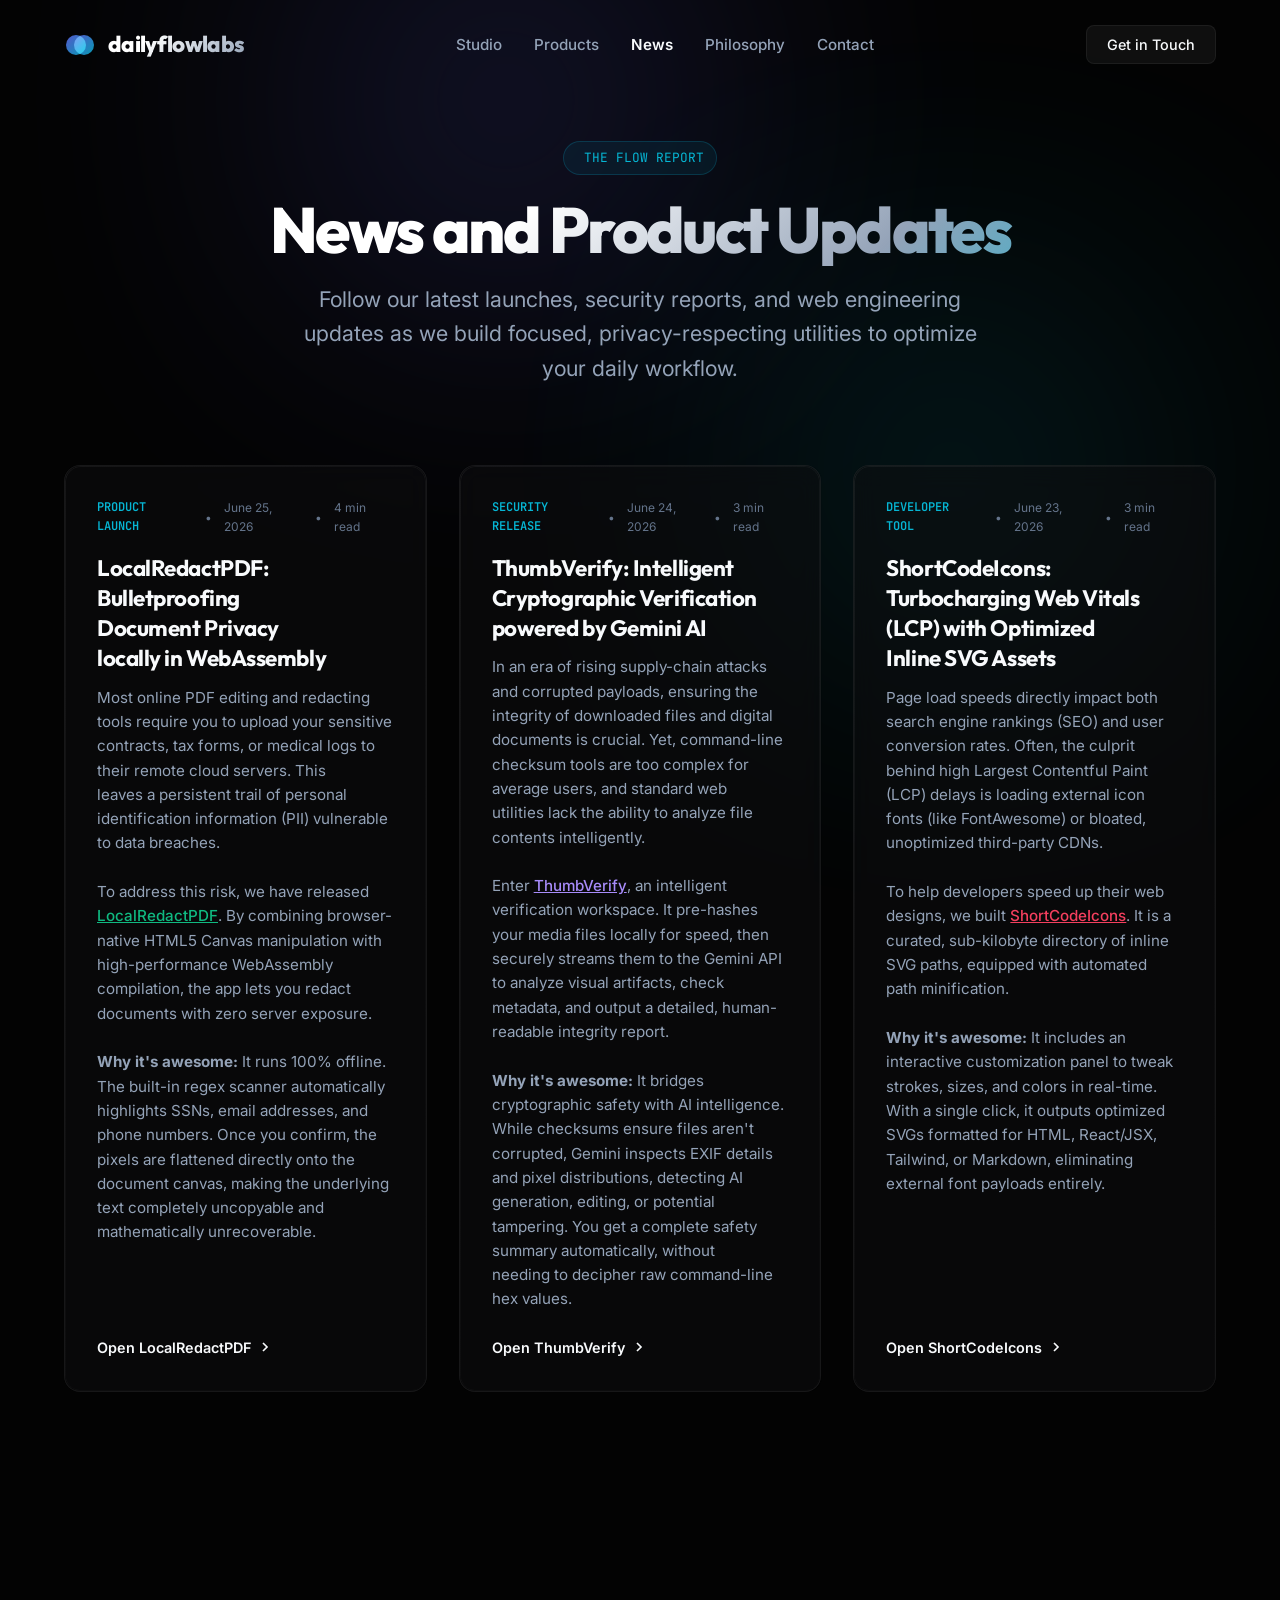
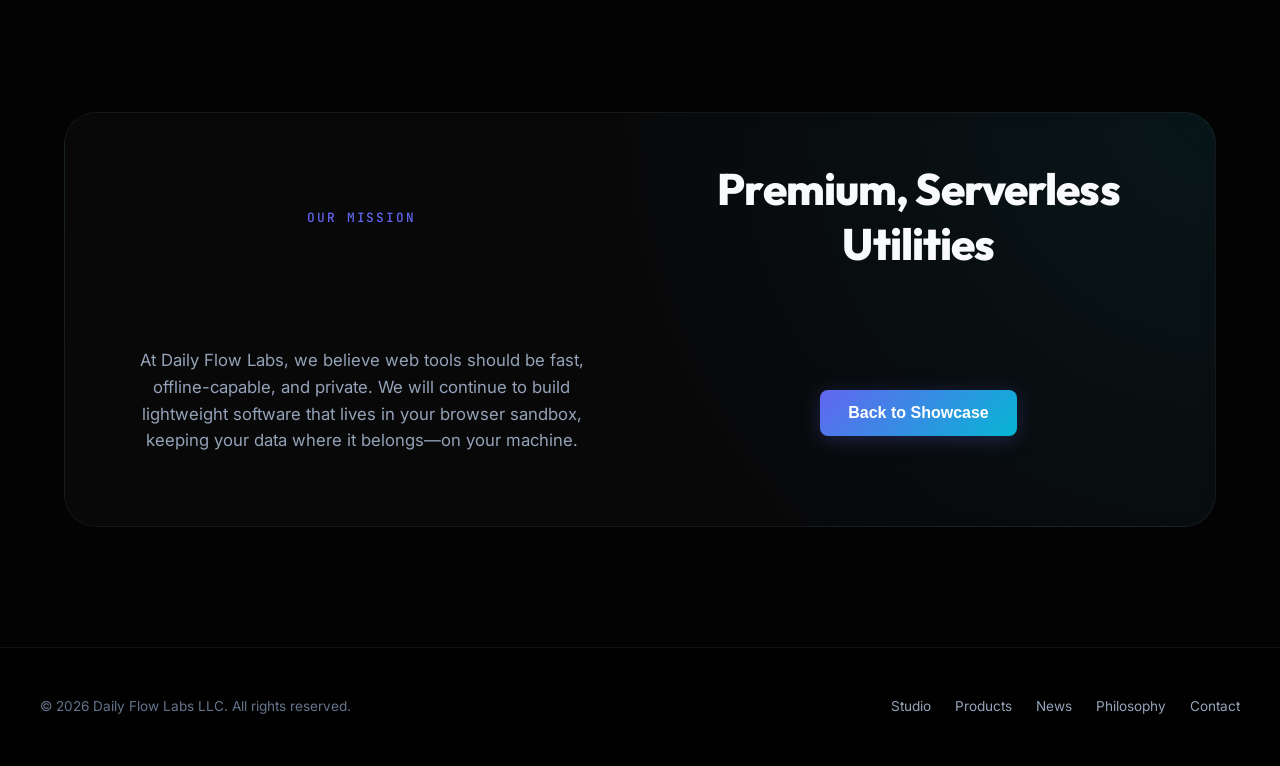
==== news.html @ 5fb2f98e "Add branding assets, favicons, OG cover, logo.png, and add Blueprint Converter & of the world produc" ====
<!DOCTYPE html>
<html lang="en">
<head>
  <!-- Google tag (gtag.js) -->
  <script async src="https://www.googletagmanager.com/gtag/js?id=G-Y9NVESWLRV"></script>
  <script>
    window.dataLayer = window.dataLayer || [];
    function gtag(){dataLayer.push(arguments);}
    gtag('js', new Date());

    gtag('config', 'G-Y9NVESWLRV');
  </script>

  <meta charset="UTF-8">
  <meta name="viewport" content="width=device-width, initial-scale=1.0">
  
  <!-- SEO Meta Tags -->
  <title>News & Updates | Daily Flow Labs LLC</title>
  <meta name="description" content="Read the latest product announcements, engineering updates, and privacy reports from Daily Flow Labs LLC. Learn about ThumbVerify, LocalRedactPDF, and ShortCodeIcons.">
  <meta name="keywords" content="Daily Flow Labs, news, updates, software blog, ThumbVerify, LocalRedactPDF, ShortCodeIcons, privacy-first software, local-first apps">
  <meta name="author" content="Daily Flow Labs LLC">
  <meta name="robots" content="index, follow">
  
  <!-- OpenGraph / Facebook -->
  <meta property="og:type" content="website">
  <meta property="og:url" content="https://dailyflowlabs.com/news.html">
  <meta property="og:title" content="News & Updates | Daily Flow Labs LLC">
  <meta property="og:description" content="Stay updated with our latest local-first utility apps, WebAssembly releases, and offline-capable software updates.">
  <meta property="og:image" content="https://dailyflowlabs.com/assets/og-cover.png">

  <!-- Twitter -->
  <meta property="twitter:card" content="summary_large_image">
  <meta property="twitter:url" content="https://dailyflowlabs.com/news.html">
  <meta property="twitter:title" content="News & Updates | Daily Flow Labs LLC">
  <meta property="twitter:description" content="Stay updated with our latest local-first utility apps, WebAssembly releases, and offline-capable software updates.">
  <meta property="twitter:image" content="https://dailyflowlabs.com/assets/og-cover.png">

  <!-- Favicons & Manifest -->
  <link rel="icon" type="image/x-icon" href="/favicon.ico">
  <link rel="icon" type="image/svg+xml" href="/assets/favicon.svg">
  <link rel="icon" type="image/png" sizes="32x32" href="/assets/favicon-32x32.png">
  <link rel="icon" type="image/png" sizes="16x16" href="/assets/favicon-16x16.png">
  <link rel="apple-touch-icon" sizes="180x180" href="/assets/apple-touch-icon.png">
  <link rel="manifest" href="/site.webmanifest">

  <!-- Style Sheets -->
  <link rel="stylesheet" href="index.css">
  
  <!-- Scripts -->
  <script src="app.js" defer></script>

  <!-- Structured Data JSON-LD for Articles & Blog -->
  <script type="application/ld+json">
  {
    "@context": "https://schema.org",
    "@type": "Blog",
    "name": "The Flow Report",
    "description": "Latest announcements and product releases from Daily Flow Labs.",
    "url": "https://dailyflowlabs.com/news.html",
    "publisher": {
      "@type": "Organization",
      "name": "Daily Flow Labs LLC",
      "logo": {
        "@type": "ImageObject",
        "url": "https://dailyflowlabs.com/assets/og-cover.png"
      }
    },
    "blogPost": [
      {
        "@type": "BlogPosting",
        "headline": "LocalRedactPDF: Bulletproofing Document Privacy locally in WebAssembly",
        "datePublished": "2026-06-25",
        "author": {
          "@type": "Organization",
          "name": "Daily Flow Labs LLC"
        },
        "description": "We are proud to announce the release of LocalRedactPDF, a 100% offline document redact tool built using WebAssembly that scrubs sensitive details entirely in your browser canvas.",
        "url": "https://dailyflowlabs.com/news.html#localredactpdf"
      },
      {
        "@type": "BlogPosting",
        "headline": "ThumbVerify: Intelligent Cryptographic Verification powered by Gemini AI",
        "datePublished": "2026-06-24",
        "author": {
          "@type": "Organization",
          "name": "Daily Flow Labs LLC"
        },
        "description": "Ensure media and document integrity with ThumbVerify, a verification utility that pre-hashes files locally and streams them securely to Gemini AI to generate human-readable reports.",
        "url": "https://dailyflowlabs.com/news.html#thumbverify"
      },
      {
        "@type": "BlogPosting",
        "headline": "ShortCodeIcons: Turbocharging Web Vitals (LCP) with Optimized Inline SVG Assets",
        "datePublished": "2026-06-23",
        "author": {
          "@type": "Organization",
          "name": "Daily Flow Labs LLC"
        },
        "description": "Improve your Largest Contentful Paint (LCP) scores by switching to ShortCodeIcons, our new directory of optimized SVGs with custom stroke editors and instant React/HTML code copies.",
        "url": "https://dailyflowlabs.com/news.html#shortcodeicons"
      }
    ]
  }
  </script>
</head>
<body>

  <!-- Background Orbs -->
  <div class="orb orb-primary"></div>
  <div class="orb orb-secondary"></div>

  <!-- Header -->
  <header>
    <div class="header-container">
      <a href="index.html#home" class="logo-wrapper" id="logo-link">
        <div class="logo-symbol"></div>
        <span class="logo-text">dailyflowlabs</span>
      </a>
      <nav>
        <ul class="nav-menu">
          <li><a href="index.html#about" class="nav-link">Studio</a></li>
          <li><a href="index.html#products" class="nav-link">Products</a></li>
          <li><a href="news.html" class="nav-link" style="color: var(--text-primary); font-weight: 600;">News</a></li>
          <li><a href="index.html#philosophy" class="nav-link">Philosophy</a></li>
          <li><a href="index.html#contact" class="nav-link">Contact</a></li>
        </ul>
      </nav>
      <a href="index.html#contact">
        <button class="btn-contact">Get in Touch</button>
      </a>
    </div>
  </header>

  <main>
    <!-- News Hero Section -->
    <section class="news-hero">
      <div class="news-hero-content">
        <div class="news-hero-badge">
          <span></span> The Flow Report
        </div>
        <h1 class="hero-title text-gradient" style="margin-bottom: 16px;">News and Product Updates</h1>
        <p class="hero-subtitle" style="max-width: 700px; margin: 0 auto;">
          Follow our latest launches, security reports, and web engineering updates as we build focused, privacy-respecting utilities to optimize your daily workflow.
        </p>
      </div>
    </section>

    <!-- Articles Grid Section -->
    <section class="section container" style="padding-top: 20px;">
      <div class="news-grid">
        
        <!-- ARTICLE 1: LocalRedactPDF -->
        <article class="news-card native-reveal reveal" id="localredactpdf">
          <div class="news-card-meta">
            <span class="news-card-category">Product Launch</span>
            <span>&bull;</span>
            <time datetime="2026-06-25">June 25, 2026</time>
            <span>&bull;</span>
            <span>4 min read</span>
          </div>
          <h2 class="news-card-title">LocalRedactPDF: Bulletproofing Document Privacy locally in WebAssembly</h2>
          <p class="news-card-summary">
            Most online PDF editing and redacting tools require you to upload your sensitive contracts, tax forms, or medical logs to their remote cloud servers. This leaves a persistent trail of personal identification information (PII) vulnerable to data breaches. 
            <br><br>
            To address this risk, we have released <a href="https://localredactpdf.com" target="_blank" rel="noopener noreferrer" style="color: var(--accent-redact); font-weight: 500; text-decoration: underline;">LocalRedactPDF</a>. By combining browser-native HTML5 Canvas manipulation with high-performance WebAssembly compilation, the app lets you redact documents with zero server exposure.
            <br><br>
            <strong>Why it's awesome:</strong> It runs 100% offline. The built-in regex scanner automatically highlights SSNs, email addresses, and phone numbers. Once you confirm, the pixels are flattened directly onto the document canvas, making the underlying text completely uncopyable and mathematically unrecoverable.
          </p>
          <a href="https://localredactpdf.com" target="_blank" rel="noopener noreferrer" class="news-card-link">
            Open LocalRedactPDF
            <svg width="16" height="16" viewBox="0 0 24 24" fill="none" stroke="currentColor" stroke-width="2.5"><polyline points="9 18 15 12 9 6"/></svg>
          </a>
        </article>

        <!-- ARTICLE 2: ThumbVerify -->
        <article class="news-card native-reveal reveal" id="thumbverify">
          <div class="news-card-meta">
            <span class="news-card-category">Security Release</span>
            <span>&bull;</span>
            <time datetime="2026-06-24">June 24, 2026</time>
            <span>&bull;</span>
            <span>3 min read</span>
          </div>
          <h2 class="news-card-title">ThumbVerify: Intelligent Cryptographic Verification powered by Gemini AI</h2>
          <p class="news-card-summary">
            In an era of rising supply-chain attacks and corrupted payloads, ensuring the integrity of downloaded files and digital documents is crucial. Yet, command-line checksum tools are too complex for average users, and standard web utilities lack the ability to analyze file contents intelligently.
            <br><br>
            Enter <a href="https://thumbverify.com" target="_blank" rel="noopener noreferrer" style="color: var(--accent-thumbverify); font-weight: 500; text-decoration: underline;">ThumbVerify</a>, an intelligent verification workspace. It pre-hashes your media files locally for speed, then securely streams them to the Gemini API to analyze visual artifacts, check metadata, and output a detailed, human-readable integrity report.
            <br><br>
            <strong>Why it's awesome:</strong> It bridges cryptographic safety with AI intelligence. While checksums ensure files aren't corrupted, Gemini inspects EXIF details and pixel distributions, detecting AI generation, editing, or potential tampering. You get a complete safety summary automatically, without needing to decipher raw command-line hex values.
          </p>
          <a href="https://thumbverify.com" target="_blank" rel="noopener noreferrer" class="news-card-link">
            Open ThumbVerify
            <svg width="16" height="16" viewBox="0 0 24 24" fill="none" stroke="currentColor" stroke-width="2.5"><polyline points="9 18 15 12 9 6"/></svg>
          </a>
        </article>

        <!-- ARTICLE 3: ShortCodeIcons -->
        <article class="news-card native-reveal reveal" id="shortcodeicons">
          <div class="news-card-meta">
            <span class="news-card-category">Developer Tool</span>
            <span>&bull;</span>
            <time datetime="2026-06-23">June 23, 2026</time>
            <span>&bull;</span>
            <span>3 min read</span>
          </div>
          <h2 class="news-card-title">ShortCodeIcons: Turbocharging Web Vitals (LCP) with Optimized Inline SVG Assets</h2>
          <p class="news-card-summary">
            Page load speeds directly impact both search engine rankings (SEO) and user conversion rates. Often, the culprit behind high Largest Contentful Paint (LCP) delays is loading external icon fonts (like FontAwesome) or bloated, unoptimized third-party CDNs.
            <br><br>
            To help developers speed up their web designs, we built <a href="https://shortcodeicons.com" target="_blank" rel="noopener noreferrer" style="color: var(--accent-icons); font-weight: 500; text-decoration: underline;">ShortCodeIcons</a>. It is a curated, sub-kilobyte directory of inline SVG paths, equipped with automated path minification.
            <br><br>
            <strong>Why it's awesome:</strong> It includes an interactive customization panel to tweak strokes, sizes, and colors in real-time. With a single click, it outputs optimized SVGs formatted for HTML, React/JSX, Tailwind, or Markdown, eliminating external font payloads entirely.
          </p>
          <a href="https://shortcodeicons.com" target="_blank" rel="noopener noreferrer" class="news-card-link">
            Open ShortCodeIcons
            <svg width="16" height="16" viewBox="0 0 24 24" fill="none" stroke="currentColor" stroke-width="2.5"><polyline points="9 18 15 12 9 6"/></svg>
          </a>
        </article>

      </div>
    </section>

    <!-- News CTA Section -->
    <section class="section container native-reveal reveal" style="padding-bottom: 120px;">
      <div class="philosophy-card" style="padding: 48px; background: radial-gradient(circle at top right, rgba(6, 182, 212, 0.08), transparent 50%), var(--bg-card); text-align: center;">
        <span class="section-tag" style="margin: 0 auto 12px; display: table;">Our Mission</span>
        <h2 class="section-title" style="margin-bottom: 16px;">Premium, Serverless Utilities</h2>
        <p style="max-width: 600px; margin: 0 auto 24px; line-height: 1.6;">
          At Daily Flow Labs, we believe web tools should be fast, offline-capable, and private. We will continue to build lightweight software that lives in your browser sandbox, keeping your data where it belongs—on your machine.
        </p>
        <a href="index.html#products">
          <button class="btn-primary">Back to Showcase</button>
        </a>
      </div>
    </section>
  </main>

  <!-- Footer -->
  <footer>
    <div class="footer-container">
      <div class="footer-copy">
        &copy; 2026 Daily Flow Labs LLC. All rights reserved.
      </div>
      <ul class="footer-links">
        <li><a href="index.html#about">Studio</a></li>
        <li><a href="index.html#products">Products</a></li>
        <li><a href="news.html">News</a></li>
        <li><a href="index.html#philosophy">Philosophy</a></li>
        <li><a href="index.html#contact">Contact</a></li>
      </ul>
    </div>
  </footer>

</body>
</html>
---- index.css ----
@import url('https://fonts.googleapis.com/css2?family=Inter:wght@300;400;500;600&family=Outfit:wght@300;400;500;600;700;800&family=JetBrains+Mono:wght@400;500&display=swap');

/* --- Modern Design System Custom Properties --- */
:root {
  --font-sans: 'Inter', system-ui, -apple-system, BlinkMacSystemFont, 'Segoe UI', Roboto, sans-serif;
  --font-display: 'Outfit', var(--font-sans);
  --font-mono: 'JetBrains Mono', monospace;

  /* Obsidian dark-themed base colors */
  --bg-base: #030303;
  --bg-surface: #0a0a0c;
  --bg-card: rgba(14, 14, 17, 0.5);
  --bg-card-hover: rgba(20, 20, 25, 0.65);
  
  --border-color: rgba(255, 255, 255, 0.06);
  --border-color-hover: rgba(255, 255, 255, 0.15);
  
  --text-primary: #f8fafc;
  --text-secondary: #94a3b8;
  --text-muted: #64748b;
  
  /* Brand Glow Accents */
  --accent-indigo: #6366f1;
  --accent-cyan: #06b6d4;
  --accent-indigo-glow: rgba(99, 102, 241, 0.15);
  --accent-cyan-glow: rgba(6, 182, 212, 0.15);
  
  /* Product Accents */
  --accent-domus: #f59e0b; /* Amber Gold */
  --accent-domus-glow: rgba(245, 158, 11, 0.12);
  --accent-iron: #0ea5e9; /* Sky Blue */
  --accent-iron-glow: rgba(14, 165, 233, 0.12);
  
  --accent-thumbverify: #a78bfa; /* Violet Purple */
  --accent-thumbverify-glow: rgba(167, 139, 250, 0.12);
  --accent-redact: #10b981; /* Emerald Green */
  --accent-redact-glow: rgba(16, 185, 129, 0.12);
  --accent-icons: #f43f5e; /* Rose Pink */
  --accent-icons-glow: rgba(244, 63, 94, 0.12);
  
  --accent-blueprint: #38bdf8; /* Technical Cyan */
  --accent-blueprint-glow: rgba(56, 189, 248, 0.12);
  --accent-world: #ff2a5f; /* Crimson Red */
  --accent-world-glow: rgba(255, 42, 95, 0.12);

  --radius-sm: 8px;
  --radius-md: 16px;
  --radius-lg: 24px;
  --radius-xl: 32px;
  
  --transition-smooth: all 0.4s cubic-bezier(0.16, 1, 0.3, 1);
  --transition-fast: all 0.2s ease;
  
  --container-width: 1200px;
}

/* --- Base & Reset Styles --- */
*, *::before, *::after {
  box-sizing: border-box;
  margin: 0;
  padding: 0;
}

html {
  scroll-behavior: smooth;
  background-color: var(--bg-base);
  color: var(--text-primary);
  font-family: var(--font-sans);
  -webkit-font-smoothing: antialiased;
  -moz-osx-font-smoothing: grayscale;
}

body {
  overflow-x: hidden;
  line-height: 1.6;
}

/* Custom Scrollbar */
::-webkit-scrollbar {
  width: 8px;
}
::-webkit-scrollbar-track {
  background: var(--bg-base);
}
::-webkit-scrollbar-thumb {
  background: rgba(255, 255, 255, 0.1);
  border-radius: 4px;
}
::-webkit-scrollbar-thumb:hover {
  background: rgba(255, 255, 255, 0.2);
}

/* Typography Utility */
h1, h2, h3, h4 {
  font-family: var(--font-display);
  font-weight: 700;
  letter-spacing: -0.02em;
  color: var(--text-primary);
  line-height: 1.25;
}

p {
  color: var(--text-secondary);
  font-size: 1.05rem;
}

a {
  color: inherit;
  text-decoration: none;
  transition: var(--transition-fast);
}

/* Focus states for accessibility */
a:focus-visible, button:focus-visible, input:focus-visible, textarea:focus-visible {
  outline: 2px solid var(--accent-cyan);
  outline-offset: 4px;
}

/* --- Layout Components --- */
.section {
  padding: 120px 24px;
  position: relative;
}

.container {
  max-width: var(--container-width);
  margin: 0 auto;
  position: relative;
  z-index: 2;
}

/* Floating background glow elements */
.orb {
  position: absolute;
  border-radius: 50%;
  filter: blur(140px);
  z-index: 1;
  pointer-events: none;
  opacity: 0.45;
}

.orb-primary {
  width: 500px;
  height: 500px;
  background: radial-gradient(circle, var(--accent-indigo) 0%, transparent 70%);
  top: -150px;
  left: 20%;
  animation: float-slow 20s infinite alternate ease-in-out;
}

.orb-secondary {
  width: 400px;
  height: 400px;
  background: radial-gradient(circle, var(--accent-cyan) 0%, transparent 70%);
  top: 30%;
  right: 10%;
  animation: float-slow 25s infinite alternate-reverse ease-in-out;
}

@keyframes float-slow {
  0% { transform: translate(0, 0) scale(1); }
  50% { transform: translate(30px, -40px) scale(1.1); }
  100% { transform: translate(-20px, 20px) scale(0.9); }
}

/* --- Header Section (with Scroll-driven Animation) --- */
header {
  position: fixed;
  top: 0;
  left: 0;
  right: 0;
  height: 90px;
  z-index: 100;
  display: flex;
  align-items: center;
  border-bottom: 1px solid transparent;
  transition: var(--transition-smooth);
  backdrop-filter: blur(0px);
  -webkit-backdrop-filter: blur(0px);
  background: transparent;
}

.header-container {
  width: 100%;
  max-width: var(--container-width);
  margin: 0 auto;
  padding: 0 24px;
  display: flex;
  justify-content: space-between;
  align-items: center;
}

.logo-wrapper {
  display: flex;
  align-items: center;
  gap: 12px;
}

.logo-symbol {
  width: 32px;
  height: 32px;
  display: grid;
  place-items: center;
  position: relative;
}

.logo-symbol::before, .logo-symbol::after {
  content: '';
  position: absolute;
  border-radius: 50%;
  background: linear-gradient(135deg, var(--accent-indigo), var(--accent-cyan));
}

.logo-symbol::before {
  width: 20px;
  height: 20px;
  left: 2px;
  top: 6px;
  mix-blend-mode: screen;
  opacity: 0.85;
}

.logo-symbol::after {
  width: 20px;
  height: 20px;
  right: 2px;
  bottom: 6px;
  mix-blend-mode: screen;
  opacity: 0.85;
}

.logo-text {
  font-family: var(--font-display);
  font-weight: 800;
  font-size: 1.4rem;
  letter-spacing: -0.03em;
  background: linear-gradient(135deg, #ffffff 30%, var(--text-secondary) 100%);
  -webkit-background-clip: text;
  background-clip: text;
  -webkit-text-fill-color: transparent;
}

.nav-menu {
  display: flex;
  gap: 32px;
  list-style: none;
  align-items: center;
}

.nav-link {
  font-size: 0.95rem;
  font-weight: 500;
  color: var(--text-secondary);
  position: relative;
  padding: 8px 0;
}

.nav-link:hover {
  color: var(--text-primary);
}

.nav-link::after {
  content: '';
  position: absolute;
  bottom: 0;
  left: 0;
  width: 0;
  height: 1.5px;
  background: linear-gradient(90deg, var(--accent-indigo), var(--accent-cyan));
  transition: var(--transition-fast);
}

.nav-link:hover::after {
  width: 100%;
}

.btn-contact {
  padding: 10px 20px;
  border-radius: var(--radius-sm);
  background: rgba(255, 255, 255, 0.05);
  border: 1px solid var(--border-color);
  color: var(--text-primary);
  font-family: var(--font-sans);
  font-weight: 500;
  font-size: 0.9rem;
  cursor: pointer;
  transition: var(--transition-fast);
}

.btn-contact:hover {
  background: rgba(255, 255, 255, 0.1);
  border-color: rgba(255, 255, 255, 0.2);
  transform: translateY(-1px);
}

/* NATIVE SCROLL-DRIVEN ANIMATION FOR HEADER */
@supports ((animation-timeline: scroll()) and (animation-range: 0% 100%)) {
  @keyframes shrink-header {
    to {
      height: 64px;
      background: rgba(3, 3, 3, 0.75);
      backdrop-filter: blur(16px);
      -webkit-backdrop-filter: blur(16px);
      border-bottom: 1px solid rgba(255, 255, 255, 0.08);
    }
  }

  header {
    animation: shrink-header auto linear both;
    animation-timeline: scroll(block root);
    animation-range: 0px 100px;
  }
}

/* --- Hero Section --- */
.hero {
  min-height: 95vh;
  display: flex;
  align-items: center;
  justify-content: center;
  position: relative;
  padding-top: 140px;
  text-align: center;
}

.hero-content {
  max-width: 800px;
  margin: 0 auto;
}

.hero-badge {
  display: inline-flex;
  align-items: center;
  gap: 8px;
  padding: 6px 14px;
  border-radius: 99px;
  background: rgba(255, 255, 255, 0.03);
  border: 1px solid rgba(255, 255, 255, 0.08);
  font-family: var(--font-mono);
  font-size: 0.75rem;
  text-transform: uppercase;
  letter-spacing: 0.08em;
  color: var(--accent-cyan);
  margin-bottom: 32px;
}

.hero-badge span {
  width: 6px;
  height: 6px;
  background: var(--accent-cyan);
  border-radius: 50%;
  display: inline-block;
  box-shadow: 0 0 8px var(--accent-cyan);
}

.hero-title {
  font-size: clamp(2.5rem, 5vw, 4.5rem);
  font-weight: 800;
  line-height: 1.1;
  letter-spacing: -0.04em;
  margin-bottom: 24px;
}

.text-gradient {
  background: linear-gradient(135deg, #ffffff 40%, var(--text-secondary) 70%, var(--accent-cyan) 100%);
  -webkit-background-clip: text;
  background-clip: text;
  -webkit-text-fill-color: transparent;
}

.hero-subtitle {
  font-size: clamp(1.1rem, 2vw, 1.35rem);
  max-width: 620px;
  margin: 0 auto 40px;
  color: var(--text-secondary);
}

.hero-actions {
  display: flex;
  gap: 16px;
  justify-content: center;
  flex-wrap: wrap;
}

.btn-primary {
  padding: 14px 28px;
  border-radius: var(--radius-sm);
  background: linear-gradient(135deg, var(--accent-indigo), var(--accent-cyan));
  color: #ffffff;
  font-weight: 600;
  font-size: 1rem;
  border: none;
  cursor: pointer;
  transition: var(--transition-smooth);
  box-shadow: 0 4px 20px rgba(99, 102, 241, 0.25);
}

.btn-primary:hover {
  transform: translateY(-2px);
  box-shadow: 0 6px 24px rgba(6, 182, 212, 0.4);
}

.btn-secondary {
  padding: 14px 28px;
  border-radius: var(--radius-sm);
  background: rgba(255, 255, 255, 0.03);
  border: 1px solid var(--border-color);
  color: var(--text-primary);
  font-weight: 600;
  font-size: 1rem;
  cursor: pointer;
  transition: var(--transition-fast);
}

.btn-secondary:hover {
  background: rgba(255, 255, 255, 0.08);
  border-color: rgba(255, 255, 255, 0.15);
  transform: translateY(-1px);
}


/* --- Section Titles --- */
.section-header {
  text-align: center;
  max-width: 600px;
  margin: 0 auto 70px;
}

.section-tag {
  font-family: var(--font-mono);
  font-size: 0.8rem;
  font-weight: 500;
  text-transform: uppercase;
  letter-spacing: 0.15em;
  color: var(--accent-indigo);
  margin-bottom: 12px;
  display: block;
}

.section-title {
  font-size: clamp(2rem, 3.5vw, 2.75rem);
  font-weight: 800;
  margin-bottom: 16px;
}

.section-description {
  color: var(--text-secondary);
  font-size: 1.1rem;
}

/* --- About Section --- */
.about-grid {
  display: grid;
  grid-template-columns: 1fr 1fr;
  gap: 60px;
  align-items: center;
}

.about-features {
  display: grid;
  gap: 24px;
}

.about-feature {
  display: flex;
  gap: 16px;
}

.about-feature-icon {
  width: 48px;
  height: 48px;
  border-radius: 12px;
  background: rgba(99, 102, 241, 0.1);
  border: 1px solid rgba(99, 102, 241, 0.2);
  display: grid;
  place-items: center;
  color: var(--accent-indigo);
  flex-shrink: 0;
}

.about-feature-title {
  font-size: 1.15rem;
  font-weight: 600;
  margin-bottom: 4px;
}

.about-feature-desc {
  font-size: 0.95rem;
}

/* Visual bubble diagram for about section */
.about-visual {
  background: var(--bg-card);
  border: 1px solid var(--border-color);
  border-radius: var(--radius-lg);
  padding: 32px;
  position: relative;
  overflow: hidden;
  backdrop-filter: blur(12px);
  -webkit-backdrop-filter: blur(12px);
  min-height: 380px;
  display: flex;
  flex-direction: column;
  justify-content: center;
  align-items: center;
}

.about-visual::before {
  content: '';
  position: absolute;
  width: 250px;
  height: 250px;
  background: var(--accent-indigo-glow);
  filter: blur(80px);
  top: -50px;
  right: -50px;
  pointer-events: none;
}

.about-visual-container {
  position: relative;
  width: 100%;
  max-width: 320px;
  height: 260px;
  display: flex;
  justify-content: center;
  align-items: center;
}

.about-bubble {
  position: absolute;
  width: 160px;
  height: 160px;
  border-radius: 24px;
  padding: 20px;
  display: flex;
  flex-direction: column;
  justify-content: space-between;
  text-align: left;
  box-shadow: 0 10px 30px rgba(0,0,0,0.5);
  transition: var(--transition-smooth);
}

.about-bubble-domus {
  left: 0;
  top: 20px;
  background: rgba(245, 158, 11, 0.03);
  border: 1.5px solid rgba(245, 158, 11, 0.15);
  transform: rotate(-4deg);
}

.about-bubble-domus:hover {
  transform: rotate(-4deg) translateY(-8px);
  border-color: var(--accent-domus);
  box-shadow: 0 15px 35px rgba(245, 158, 11, 0.15);
}

.about-bubble-iron {
  right: 0;
  bottom: 20px;
  background: rgba(14, 165, 233, 0.03);
  border: 1.5px solid rgba(14, 165, 233, 0.15);
  transform: rotate(4deg);
}

.about-bubble-iron:hover {
  transform: rotate(4deg) translateY(-8px);
  border-color: var(--accent-iron);
  box-shadow: 0 15px 35px rgba(14, 165, 233, 0.15);
}

/* --- Products Showcase Grid --- */
.products-grid {
  display: grid;
  grid-template-columns: 1fr 1fr;
  gap: 40px;
}

.product-card {
  background: var(--bg-card);
  border: 1px solid var(--border-color);
  border-radius: var(--radius-lg);
  padding: 48px;
  position: relative;
  overflow: hidden;
  display: flex;
  flex-direction: column;
  transition: var(--transition-smooth);
  backdrop-filter: blur(12px);
  -webkit-backdrop-filter: blur(12px);
}

.product-card::before {
  content: '';
  position: absolute;
  inset: 0;
  border-radius: var(--radius-lg);
  padding: 1px;
  background: linear-gradient(135deg, rgba(255,255,255,0.08) 0%, rgba(255,255,255,0.01) 100%);
  -webkit-mask: linear-gradient(#fff 0 0) content-box, linear-gradient(#fff 0 0);
  mask: linear-gradient(#fff 0 0) content-box, linear-gradient(#fff 0 0);
  -webkit-mask-composite: xor;
  mask-composite: exclude;
  pointer-events: none;
}

.product-card:hover {
  transform: translateY(-4px);
  border-color: var(--border-color-hover);
  background: var(--bg-card-hover);
}

.product-card-domus:hover {
  box-shadow: 0 10px 40px var(--accent-domus-glow);
}

.product-card-iron:hover {
  box-shadow: 0 10px 40px var(--accent-iron-glow);
}

.product-card-thumbverify:hover {
  box-shadow: 0 10px 40px var(--accent-thumbverify-glow);
}

.product-card-redact:hover {
  box-shadow: 0 10px 40px var(--accent-redact-glow);
}

.product-card-icons:hover {
  box-shadow: 0 10px 40px var(--accent-icons-glow);
}

.product-card-blueprint:hover {
  box-shadow: 0 10px 40px var(--accent-blueprint-glow);
}

.product-card-world:hover {
  box-shadow: 0 10px 40px var(--accent-world-glow);
}

.product-header {
  display: flex;
  align-items: center;
  justify-content: space-between;
  margin-bottom: 24px;
}

.product-tag {
  font-family: var(--font-mono);
  font-size: 0.75rem;
  font-weight: 500;
  text-transform: uppercase;
  letter-spacing: 0.1em;
  padding: 4px 10px;
  border-radius: 4px;
  border: 1px solid transparent;
}

.product-tag-domus {
  background: rgba(245, 158, 11, 0.08);
  border-color: rgba(245, 158, 11, 0.2);
  color: var(--accent-domus);
}

.product-tag-iron {
  background: rgba(14, 165, 233, 0.08);
  border-color: rgba(14, 165, 233, 0.2);
  color: var(--accent-iron);
}

.product-tag-thumbverify {
  background: rgba(167, 139, 250, 0.08);
  border-color: rgba(167, 139, 250, 0.2);
  color: var(--accent-thumbverify);
}

.product-tag-redact {
  background: rgba(16, 185, 129, 0.08);
  border-color: rgba(16, 185, 129, 0.2);
  color: var(--accent-redact);
}

.product-tag-icons {
  background: rgba(244, 63, 94, 0.08);
  border-color: rgba(244, 63, 94, 0.2);
  color: var(--accent-icons);
}

.product-tag-blueprint {
  background: rgba(56, 189, 248, 0.08);
  border-color: rgba(56, 189, 248, 0.2);
  color: var(--accent-blueprint);
}

.product-tag-world {
  background: rgba(255, 42, 95, 0.08);
  border-color: rgba(255, 42, 95, 0.2);
  color: var(--accent-world);
}

.product-logo {
  display: flex;
  align-items: center;
  gap: 12px;
  margin-bottom: 16px;
}

.product-logo-icon {
  width: 40px;
  height: 40px;
  border-radius: 10px;
  display: grid;
  place-items: center;
  font-size: 1.25rem;
}

.product-logo-icon-domus {
  background: linear-gradient(135deg, var(--accent-domus) 0%, #f97316 100%);
  color: #ffffff;
  box-shadow: 0 4px 12px rgba(245, 158, 11, 0.3);
}

.product-logo-icon-iron {
  background: linear-gradient(135deg, var(--accent-iron) 0%, #0284c7 100%);
  color: #ffffff;
  box-shadow: 0 4px 12px rgba(14, 165, 233, 0.3);
}

.product-logo-icon-thumbverify {
  background: linear-gradient(135deg, var(--accent-thumbverify) 0%, #7c3aed 100%);
  color: #ffffff;
  box-shadow: 0 4px 12px rgba(167, 139, 250, 0.3);
}

.product-logo-icon-redact {
  background: linear-gradient(135deg, var(--accent-redact) 0%, #059669 100%);
  color: #ffffff;
  box-shadow: 0 4px 12px rgba(16, 185, 129, 0.3);
}

.product-logo-icon-icons {
  background: linear-gradient(135deg, var(--accent-icons) 0%, #e11d48 100%);
  color: #ffffff;
  box-shadow: 0 4px 12px rgba(244, 63, 94, 0.3);
}

.product-logo-icon-blueprint {
  background: linear-gradient(135deg, var(--accent-blueprint) 0%, #0284c7 100%);
  color: #ffffff;
  box-shadow: 0 4px 12px rgba(56, 189, 248, 0.3);
}

.product-logo-icon-world {
  background: linear-gradient(135deg, var(--accent-world) 0%, #be123c 100%);
  color: #ffffff;
  box-shadow: 0 4px 12px rgba(255, 42, 95, 0.3);
}

.product-name {
  font-size: 1.75rem;
  font-weight: 800;
}

.product-description {
  font-size: 1.05rem;
  line-height: 1.6;
  margin-bottom: 32px;
}

/* Feature tags */
.product-features {
  display: flex;
  flex-wrap: wrap;
  gap: 8px;
  margin-bottom: 40px;
}

.product-feature-tag {
  font-size: 0.8rem;
  background: rgba(255, 255, 255, 0.03);
  border: 1px solid rgba(255, 255, 255, 0.05);
  color: var(--text-secondary);
  padding: 6px 12px;
  border-radius: 6px;
  font-family: var(--font-sans);
}

/* Interactive app mockup frames inside the cards */
.product-mockup {
  margin-top: auto;
  border-radius: var(--radius-md);
  border: 1px solid rgba(255, 255, 255, 0.08);
  background: #020203;
  padding: 16px;
  height: 220px;
  overflow: hidden;
  position: relative;
  box-shadow: inset 0 2px 8px rgba(0, 0, 0, 0.8);
}

/* --- Mockup 1: DomusDash (Family Organizer Dashboard) --- */
.mockup-domus-grid {
  display: grid;
  grid-template-columns: 2fr 1.2fr;
  gap: 12px;
  height: 100%;
}

.mockup-card {
  background: rgba(255, 255, 255, 0.02);
  border: 1px solid rgba(255, 255, 255, 0.04);
  border-radius: 8px;
  padding: 12px;
  display: flex;
  flex-direction: column;
}

.mockup-card-title {
  font-family: var(--font-mono);
  font-size: 0.65rem;
  color: var(--accent-domus);
  text-transform: uppercase;
  letter-spacing: 0.05em;
  margin-bottom: 8px;
}

.mockup-calendar {
  display: flex;
  flex-direction: column;
  gap: 6px;
}

.calendar-row {
  display: flex;
  align-items: center;
  justify-content: space-between;
  font-size: 0.72rem;
  padding: 4px 6px;
  background: rgba(255, 255, 255, 0.01);
  border-radius: 4px;
  border-left: 2px solid var(--accent-domus);
}

.calendar-time {
  font-family: var(--font-mono);
  color: var(--text-muted);
}

.mockup-chores {
  display: flex;
  flex-direction: column;
  gap: 6px;
}

.chore-row {
  display: flex;
  align-items: center;
  gap: 8px;
  font-size: 0.72rem;
}

.chore-check {
  width: 12px;
  height: 12px;
  border: 1.5px solid rgba(255,255,255,0.2);
  border-radius: 3px;
  display: inline-block;
  flex-shrink: 0;
}

.chore-check-checked {
  background: var(--accent-domus);
  border-color: var(--accent-domus);
  position: relative;
}

.chore-check-checked::after {
  content: '✓';
  color: #000;
  font-size: 8px;
  font-weight: bold;
  position: absolute;
  top: 50%;
  left: 50%;
  transform: translate(-50%, -50%);
}

.chore-text-done {
  text-decoration: line-through;
  color: var(--text-muted);
}

/* --- Mockup 2: IronDial (Fitness Dashboard) --- */
.mockup-iron-grid {
  display: grid;
  grid-template-columns: 1fr 1fr;
  gap: 12px;
  height: 100%;
}

.mockup-vital-card {
  text-align: center;
  justify-content: center;
}

.mockup-vital-num {
  font-family: var(--font-mono);
  font-size: 1.6rem;
  font-weight: 700;
  color: var(--text-primary);
  margin-top: 4px;
}

.mockup-vital-num span {
  font-size: 0.75rem;
  color: var(--text-secondary);
}

.mockup-workout-list {
  display: flex;
  flex-direction: column;
  gap: 6px;
}

.workout-item {
  display: flex;
  justify-content: space-between;
  align-items: center;
  font-size: 0.7rem;
  padding: 5px 8px;
  background: rgba(255, 255, 255, 0.02);
  border-radius: 4px;
}

.workout-sets {
  font-family: var(--font-mono);
  background: rgba(14, 165, 233, 0.1);
  color: var(--accent-iron);
  padding: 1px 4px;
  border-radius: 3px;
  font-size: 0.65rem;
}

/* --- Mockup 6: Blueprint Converter --- */
.mockup-blueprint-container {
  display: flex;
  flex-direction: column;
  gap: 10px;
  height: 100%;
  justify-content: center;
}

.blueprint-file-card {
  display: flex;
  align-items: center;
  justify-content: space-between;
  background: rgba(56, 189, 248, 0.05);
  border: 1px dashed rgba(56, 189, 248, 0.3);
  border-radius: 6px;
  padding: 10px 12px;
}

.blueprint-file-info {
  display: flex;
  align-items: center;
  gap: 10px;
}

.blueprint-file-name {
  font-family: var(--font-mono);
  font-size: 0.75rem;
  color: var(--blueprint-cyan, #38bdf8);
}

.blueprint-status-badge {
  font-family: var(--font-mono);
  font-size: 0.65rem;
  background: rgba(74, 222, 128, 0.15);
  color: #4ade80;
  padding: 2px 6px;
  border-radius: 4px;
}

.blueprint-slider-row {
  display: flex;
  align-items: center;
  justify-content: space-between;
  font-size: 0.7rem;
  color: var(--text-secondary);
  padding: 4px 6px;
}

/* --- Mockup 7: of the world --- */
.mockup-world-container {
  display: flex;
  flex-direction: column;
  gap: 10px;
  height: 100%;
  justify-content: space-between;
}

.world-timeline-bar {
  display: flex;
  align-items: center;
  justify-content: space-between;
  background: rgba(255, 42, 95, 0.08);
  border: 1px solid rgba(255, 42, 95, 0.2);
  border-radius: 6px;
  padding: 8px 12px;
}

.world-year {
  font-family: var(--font-mono);
  font-weight: 700;
  font-size: 0.85rem;
  color: #ff2a5f;
}

.world-stats-grid {
  display: grid;
  grid-template-columns: 1fr 1fr;
  gap: 8px;
}

.world-stat-box {
  background: rgba(255, 255, 255, 0.02);
  border: 1px solid rgba(255, 255, 255, 0.05);
  border-radius: 6px;
  padding: 8px;
  text-align: center;
}

.world-stat-val {
  font-family: var(--font-mono);
  font-weight: 700;
  font-size: 0.95rem;
  color: #f3f4f6;
}

.world-stat-lbl {
  font-size: 0.65rem;
  color: var(--text-muted);
}

/* CTA buttons inside card footer */
.product-cta {
  display: inline-flex;
  align-items: center;
  gap: 8px;
  font-weight: 600;
  font-size: 0.95rem;
  margin-top: 32px;
  padding: 12px 24px;
  border-radius: var(--radius-sm);
  text-align: center;
  justify-content: center;
  transition: var(--transition-fast);
}

.product-cta-domus {
  background: var(--accent-domus);
  color: #030303;
}

.product-cta-domus:hover {
  background: #f5b02b;
  transform: translateY(-1px);
}

.product-cta-iron {
  background: var(--accent-iron);
  color: #030303;
}

.product-cta-iron:hover {
  background: #38bdf8;
  transform: translateY(-1px);
}

.product-cta-thumbverify {
  background: var(--accent-thumbverify);
  color: #030303;
}

.product-cta-thumbverify:hover {
  background: #c084fc;
  transform: translateY(-1px);
}

.product-cta-redact {
  background: var(--accent-redact);
  color: #030303;
}

.product-cta-redact:hover {
  background: #34d399;
  transform: translateY(-1px);
}

.product-cta-icons {
  background: var(--accent-icons);
  color: #030303;
}

.product-cta-icons:hover {
  background: #fb7185;
  transform: translateY(-1px);
}

.product-cta-blueprint {
  background: var(--accent-blueprint);
  color: #030303;
}

.product-cta-blueprint:hover {
  background: #7dd3fc;
  transform: translateY(-1px);
}

.product-cta-world {
  background: var(--accent-world);
  color: #ffffff;
}

.product-cta-world:hover {
  background: #ff577f;
  transform: translateY(-1px);
}

.product-cta svg {
  transition: transform 0.2s ease;
}

.product-cta:hover svg {
  transform: translateX(4px);
}

/* --- Philosophy / Security Section --- */
.philosophy-card {
  background: radial-gradient(circle at top left, rgba(99, 102, 241, 0.08), transparent 50%), var(--bg-card);
  border: 1px solid var(--border-color);
  border-radius: var(--radius-xl);
  padding: 60px;
  display: grid;
  grid-template-columns: 1fr 1fr;
  gap: 60px;
  align-items: center;
  backdrop-filter: blur(12px);
  -webkit-backdrop-filter: blur(12px);
}

.philosophy-title {
  font-size: 2.25rem;
  margin-bottom: 20px;
}

.philosophy-text {
  margin-bottom: 24px;
  line-height: 1.7;
}

.philosophy-pillars {
  display: flex;
  flex-direction: column;
  gap: 28px;
}

.pillar-item {
  display: flex;
  gap: 20px;
}

.pillar-icon {
  width: 48px;
  height: 48px;
  border-radius: 50%;
  background: rgba(6, 182, 212, 0.06);
  border: 1px solid rgba(6, 182, 212, 0.2);
  display: grid;
  place-items: center;
  color: var(--accent-cyan);
  flex-shrink: 0;
}

.pillar-name {
  font-size: 1.15rem;
  font-weight: 600;
  margin-bottom: 6px;
}

.pillar-desc {
  font-size: 0.95rem;
}

/* --- Contact & Inquiries Form --- */
.contact-layout {
  display: grid;
  grid-template-columns: 1.2fr 1.8fr;
  gap: 80px;
}

.contact-info {
  display: flex;
  flex-direction: column;
  justify-content: center;
}

.contact-meta {
  display: flex;
  flex-direction: column;
  gap: 20px;
  margin-top: 32px;
}

.contact-meta-item {
  display: flex;
  align-items: center;
  gap: 12px;
  font-family: var(--font-mono);
  font-size: 0.9rem;
  color: var(--text-secondary);
}

.contact-meta-icon {
  color: var(--accent-indigo);
}

.contact-form {
  background: var(--bg-card);
  border: 1px solid var(--border-color);
  border-radius: var(--radius-lg);
  padding: 40px;
  display: flex;
  flex-direction: column;
  gap: 24px;
  backdrop-filter: blur(12px);
  -webkit-backdrop-filter: blur(12px);
}

.form-group {
  display: flex;
  flex-direction: column;
  gap: 8px;
}

.form-group label {
  font-size: 0.85rem;
  font-weight: 500;
  color: var(--text-secondary);
  font-family: var(--font-mono);
  text-transform: uppercase;
  letter-spacing: 0.05em;
}

.form-group input, .form-group textarea {
  background: rgba(255, 255, 255, 0.02);
  border: 1px solid var(--border-color);
  border-radius: var(--radius-sm);
  padding: 14px 18px;
  font-family: var(--font-sans);
  font-size: 0.95rem;
  color: var(--text-primary);
  transition: var(--transition-fast);
}

.form-group input:focus, .form-group textarea:focus {
  outline: none;
  border-color: var(--accent-cyan);
  background: rgba(255, 255, 255, 0.04);
  box-shadow: 0 0 10px rgba(6, 182, 212, 0.15);
}

.form-group textarea {
  min-height: 120px;
  resize: vertical;
}

/* Submit state feedback button */
.btn-submit {
  padding: 14px 28px;
  border-radius: var(--radius-sm);
  background: linear-gradient(135deg, var(--accent-indigo), var(--accent-cyan));
  color: #ffffff;
  border: none;
  font-family: var(--font-sans);
  font-weight: 600;
  font-size: 0.95rem;
  cursor: pointer;
  transition: var(--transition-smooth);
  display: flex;
  justify-content: center;
  align-items: center;
  gap: 10px;
}

.btn-submit:hover {
  transform: translateY(-1px);
  box-shadow: 0 6px 20px rgba(6, 182, 212, 0.3);
}

.btn-submit:disabled {
  opacity: 0.6;
  cursor: not-allowed;
  transform: none;
  box-shadow: none;
}

.form-success-msg {
  background: rgba(16, 185, 129, 0.08);
  border: 1px solid rgba(16, 185, 129, 0.2);
  color: #10b981;
  padding: 16px;
  border-radius: var(--radius-sm);
  text-align: center;
  font-size: 0.95rem;
  display: none;
  animation: fade-in 0.3s ease;
}

@keyframes fade-in {
  from { opacity: 0; transform: translateY(8px); }
  to { opacity: 1; transform: translateY(0); }
}

/* --- Newsletter Section --- */
.newsletter-section {
  border-top: 1px solid var(--border-color);
  padding: 80px 24px;
  background: #08080a;
}

.newsletter-container {
  max-width: 600px;
  margin: 0 auto;
  text-align: center;
}

.newsletter-header h2 {
  font-size: 2.25rem;
  font-weight: 700;
  letter-spacing: -0.03em;
  margin-bottom: 12px;
  color: var(--text-primary);
}

.newsletter-header p {
  font-size: 1rem;
  color: var(--text-muted);
  margin-bottom: 32px;
  line-height: 1.6;
}

.newsletter-form {
  display: flex;
  justify-content: center;
}

.newsletter-input-group {
  display: flex;
  width: 100%;
  max-width: 460px;
  background: rgba(255, 255, 255, 0.03);
  border: 1px solid var(--border-color);
  border-radius: 9999px;
  padding: 6px;
  transition: border-color 0.2s, box-shadow 0.2s;
}

.newsletter-input-group:focus-within {
  border-color: rgba(255, 255, 255, 0.3);
}

.newsletter-input-group input {
  flex: 1;
  background: transparent;
  border: none;
  padding: 8px 18px;
  color: var(--text-primary);
  font-size: 0.95rem;
  outline: none;
}

.newsletter-input-group input::placeholder {
  color: var(--text-muted);
}

.newsletter-input-group button {
  background: var(--text-primary);
  color: #000;
  border: none;
  padding: 8px 24px;
  font-weight: 600;
  font-size: 0.9rem;
  border-radius: 9999px;
  cursor: pointer;
  display: flex;
  align-items: center;
  justify-content: center;
  transition: opacity 0.2s;
}

.newsletter-input-group button:hover {
  opacity: 0.9;
}

.newsletter-input-group button:disabled {
  background: #333;
  color: #666;
  cursor: not-allowed;
}

.newsletter-message {
  margin-top: 16px;
  font-size: 0.88rem;
  min-height: 1.25rem;
}

.newsletter-message.success {
  color: #4ade80;
}

.newsletter-message.error {
  color: #f87171;
}

/* --- Footer --- */
footer {
  border-top: 1px solid var(--border-color);
  padding: 48px 24px;
  background: #010102;
}

.footer-container {
  max-width: var(--container-width);
  margin: 0 auto;
  display: flex;
  justify-content: space-between;
  align-items: center;
  flex-wrap: wrap;
  gap: 24px;
}

.footer-copy {
  font-size: 0.85rem;
  color: var(--text-muted);
}

.footer-links {
  display: flex;
  gap: 24px;
  list-style: none;
  font-size: 0.85rem;
  color: var(--text-secondary);
}

.footer-links a:hover {
  color: var(--text-primary);
}

/* --- Reveal on Scroll Animations --- */
.reveal {
  opacity: 0;
  transform: translateY(30px);
  transition: opacity 0.8s cubic-bezier(0.16, 1, 0.3, 1), transform 0.8s cubic-bezier(0.16, 1, 0.3, 1);
}

.reveal.revealed {
  opacity: 1;
  transform: translateY(0);
}

/* View Timeline native reveal scroll effects */
@media (prefers-reduced-motion: no-preference) {
  @supports ((animation-timeline: view()) and (animation-range: entry)) {
    @keyframes reveal-up {
      from {
        opacity: 0;
        transform: translateY(40px);
      }
      to {
        opacity: 1;
        transform: translateY(0);
      }
    }
    
    .native-reveal {
      animation: reveal-up auto linear both;
      animation-timeline: view();
      animation-range: entry 10% cover 40%;
      animation-range: entry 10% cover 40%;
    }
  }
}

/* --- Mockup 3: ThumbVerify (File Verification) --- */
.mockup-thumbverify-container {
  display: grid;
  grid-template-columns: 1.1fr 0.9fr;
  gap: 12px;
  height: 100%;
}

.thumbverify-dropzone {
  border: 1px dashed rgba(255, 255, 255, 0.15);
  border-radius: 8px;
  background: rgba(255, 255, 255, 0.01);
  display: flex;
  flex-direction: column;
  align-items: center;
  justify-content: center;
  text-align: center;
  padding: 8px;
  transition: var(--transition-fast);
  color: var(--text-muted);
}

.thumbverify-dropzone-active {
  border-color: var(--accent-thumbverify);
  background: rgba(167, 139, 250, 0.04);
  color: var(--text-primary);
}

.thumbverify-dropzone svg {
  margin-bottom: 6px;
  color: var(--text-muted);
  transition: var(--transition-fast);
}

.thumbverify-dropzone-active svg {
  color: var(--accent-thumbverify);
  transform: scale(1.1);
}

.thumbverify-status-title {
  font-size: 0.65rem;
  font-weight: 600;
  margin-top: 4px;
}

.thumbverify-status-desc {
  font-size: 0.55rem;
  color: var(--text-muted);
}

.thumbverify-results {
  display: flex;
  flex-direction: column;
  gap: 6px;
}

.thumbverify-row {
  display: flex;
  align-items: center;
  gap: 6px;
  font-size: 0.65rem;
  color: var(--text-muted);
  transition: var(--transition-fast);
}

.thumbverify-row.active {
  color: var(--text-primary);
}

.thumbverify-indicator {
  width: 6px;
  height: 6px;
  border-radius: 50%;
  background: rgba(255, 255, 255, 0.15);
}

.thumbverify-row.active .thumbverify-indicator {
  background: var(--accent-thumbverify);
  box-shadow: 0 0 6px var(--accent-thumbverify);
}


/* --- Mockup 4: LocalRedactPDF (PDF Redactor) --- */
.mockup-redact-container {
  display: grid;
  grid-template-columns: 1fr 1fr;
  gap: 12px;
  height: 100%;
}

.redact-preview {
  background: rgba(255, 255, 255, 0.02);
  border: 1px solid rgba(255, 255, 255, 0.04);
  border-radius: 8px;
  padding: 10px;
  display: flex;
  flex-direction: column;
  gap: 8px;
  position: relative;
}

.redact-page-line {
  height: 6px;
  background: rgba(255, 255, 255, 0.08);
  border-radius: 2px;
  width: 100%;
  position: relative;
  overflow: hidden;
}

.redact-page-line-sensitive {
  background: rgba(239, 68, 68, 0.15);
}

.redact-black-bar {
  position: absolute;
  inset: 0;
  background: #000000;
  transform: scaleX(0);
  transform-origin: left;
  transition: transform 0.5s cubic-bezier(0.16, 1, 0.3, 1);
}

.redact-black-bar.redacted {
  transform: scaleX(1);
}

.redact-toggles {
  display: flex;
  flex-direction: column;
  gap: 6px;
}

.redact-toggle-row {
  display: flex;
  align-items: center;
  justify-content: space-between;
  font-size: 0.65rem;
  padding: 4px 6px;
  background: rgba(255, 255, 255, 0.01);
  border-radius: 4px;
}

.redact-switch {
  width: 20px;
  height: 10px;
  background: rgba(255, 255, 255, 0.15);
  border-radius: 5px;
  position: relative;
  transition: var(--transition-fast);
}

.redact-switch::after {
  content: '';
  position: absolute;
  top: 1px;
  left: 1px;
  width: 8px;
  height: 8px;
  background: #ffffff;
  border-radius: 50%;
  transition: var(--transition-fast);
}

.redact-switch-active {
  background: var(--accent-redact);
}

.redact-switch-active::after {
  transform: translateX(10px);
}


/* --- Mockup 5: ShortCodeIcons (SVG copy helper) --- */
.mockup-icons-container {
  display: grid;
  grid-template-columns: 1fr 1fr;
  gap: 12px;
  height: 100%;
}

.mockup-icons-left {
  display: flex;
  flex-direction: column;
  gap: 8px;
}

.icons-search-bar {
  background: rgba(255, 255, 255, 0.03);
  border: 1px solid rgba(255, 255, 255, 0.05);
  border-radius: 4px;
  padding: 4px 8px;
  font-size: 0.65rem;
  color: var(--text-muted);
}

.icons-grid-preview {
  display: grid;
  grid-template-columns: repeat(4, 1fr);
  gap: 6px;
}

.icons-grid-item {
  aspect-ratio: 1;
  background: rgba(255, 255, 255, 0.01);
  border: 1px solid rgba(255, 255, 255, 0.03);
  border-radius: 4px;
  display: grid;
  place-items: center;
  color: var(--text-muted);
  transition: var(--transition-fast);
}

.icons-grid-item-active {
  background: rgba(244, 63, 94, 0.05);
  border-color: rgba(244, 63, 94, 0.2);
  color: var(--accent-icons);
}

.mockup-icons-code-box {
  background: #010101;
  border: 1px solid rgba(255, 255, 255, 0.03);
  border-radius: 8px;
  padding: 8px;
  font-family: var(--font-mono);
  font-size: 0.55rem;
  color: var(--text-muted);
  overflow: hidden;
  display: flex;
  flex-direction: column;
  justify-content: space-between;
}

.code-box-header {
  display: flex;
  justify-content: space-between;
  border-bottom: 1px solid rgba(255, 255, 255, 0.03);
  padding-bottom: 4px;
  margin-bottom: 4px;
  font-size: 0.5rem;
}

.code-box-content {
  white-space: pre;
  color: #a7f3d0;
  line-height: 1.4;
}

.code-box-copy-badge {
  font-size: 0.5rem;
  background: rgba(255, 255, 255, 0.05);
  padding: 1px 4px;
  border-radius: 3px;
  align-self: flex-end;
}


/* --- News Page Layout --- */
.news-hero {
  padding: 140px 24px 60px;
  text-align: center;
  position: relative;
  z-index: 2;
}

.news-hero-badge {
  display: inline-flex;
  align-items: center;
  gap: 8px;
  font-size: 0.8rem;
  font-family: var(--font-mono);
  text-transform: uppercase;
  color: var(--accent-cyan);
  background: rgba(6, 182, 212, 0.08);
  border: 1px solid rgba(6, 182, 212, 0.2);
  padding: 6px 12px;
  border-radius: 100px;
  margin-bottom: 20px;
}

.news-grid {
  display: grid;
  grid-template-columns: repeat(3, 1fr);
  gap: 32px;
  margin-bottom: 80px;
}

@media (max-width: 1024px) {
  .news-grid {
    grid-template-columns: 1fr 1fr;
  }
}

@media (max-width: 768px) {
  .news-grid {
    grid-template-columns: 1fr;
  }
}

.news-card {
  background: var(--bg-card);
  border: 1px solid var(--border-color);
  border-radius: var(--radius-md);
  padding: 32px;
  display: flex;
  flex-direction: column;
  transition: var(--transition-smooth);
  position: relative;
  overflow: hidden;
  backdrop-filter: blur(12px);
  -webkit-backdrop-filter: blur(12px);
}

.news-card::before {
  content: '';
  position: absolute;
  inset: 0;
  border-radius: var(--radius-md);
  padding: 1px;
  background: linear-gradient(135deg, rgba(255,255,255,0.06) 0%, rgba(255,255,255,0.01) 100%);
  -webkit-mask: linear-gradient(#fff 0 0) content-box, linear-gradient(#fff 0 0);
  mask: linear-gradient(#fff 0 0) content-box, linear-gradient(#fff 0 0);
  -webkit-mask-composite: xor;
  mask-composite: exclude;
  pointer-events: none;
}

.news-card:hover {
  transform: translateY(-4px);
  border-color: var(--border-color-hover);
  background: var(--bg-card-hover);
  box-shadow: 0 10px 30px rgba(0, 0, 0, 0.4);
}

.news-card-meta {
  display: flex;
  align-items: center;
  gap: 12px;
  margin-bottom: 16px;
  font-size: 0.75rem;
  color: var(--text-muted);
}

.news-card-category {
  font-family: var(--font-mono);
  font-weight: 600;
  text-transform: uppercase;
  color: var(--accent-cyan);
}

.news-card-title {
  font-size: 1.4rem;
  line-height: 1.35;
  margin-bottom: 12px;
  text-wrap: balance;
}

.news-card:hover .news-card-title {
  color: #ffffff;
}

.news-card-summary {
  font-size: 0.95rem;
  line-height: 1.6;
  color: var(--text-secondary);
  margin-bottom: 24px;
  flex-grow: 1;
  text-wrap: pretty;
}

.news-card-link {
  display: inline-flex;
  align-items: center;
  gap: 6px;
  font-size: 0.9rem;
  font-weight: 600;
  color: var(--text-primary);
  margin-top: auto;
  transition: var(--transition-fast);
}

.news-card-link svg {
  transition: transform 0.2s ease;
}

.news-card-link:hover {
  color: var(--accent-cyan);
}

.news-card-link:hover svg {
  transform: translateX(4px);
}


/* --- Responsive Media Queries --- */
@media (max-width: 1024px) {
  .products-grid {
    grid-template-columns: 1fr;
    gap: 32px;
  }
  
  .about-grid, .philosophy-card, .contact-layout {
    grid-template-columns: 1fr;
    gap: 48px;
  }
  
  .philosophy-card {
    padding: 40px;
  }
}

@media (max-width: 768px) {
  .section {
    padding: 80px 24px;
  }
  
  header {
    height: 72px;
  }
  
  .nav-menu {
    display: none; /* Can toggle via script, or keep minimal for simple landing */
  }
  
  .hero {
    padding-top: 100px;
    min-height: 80vh;
  }
  
  .hero-title {
    margin-bottom: 16px;
  }
  
  .hero-subtitle {
    margin-bottom: 32px;
  }
}
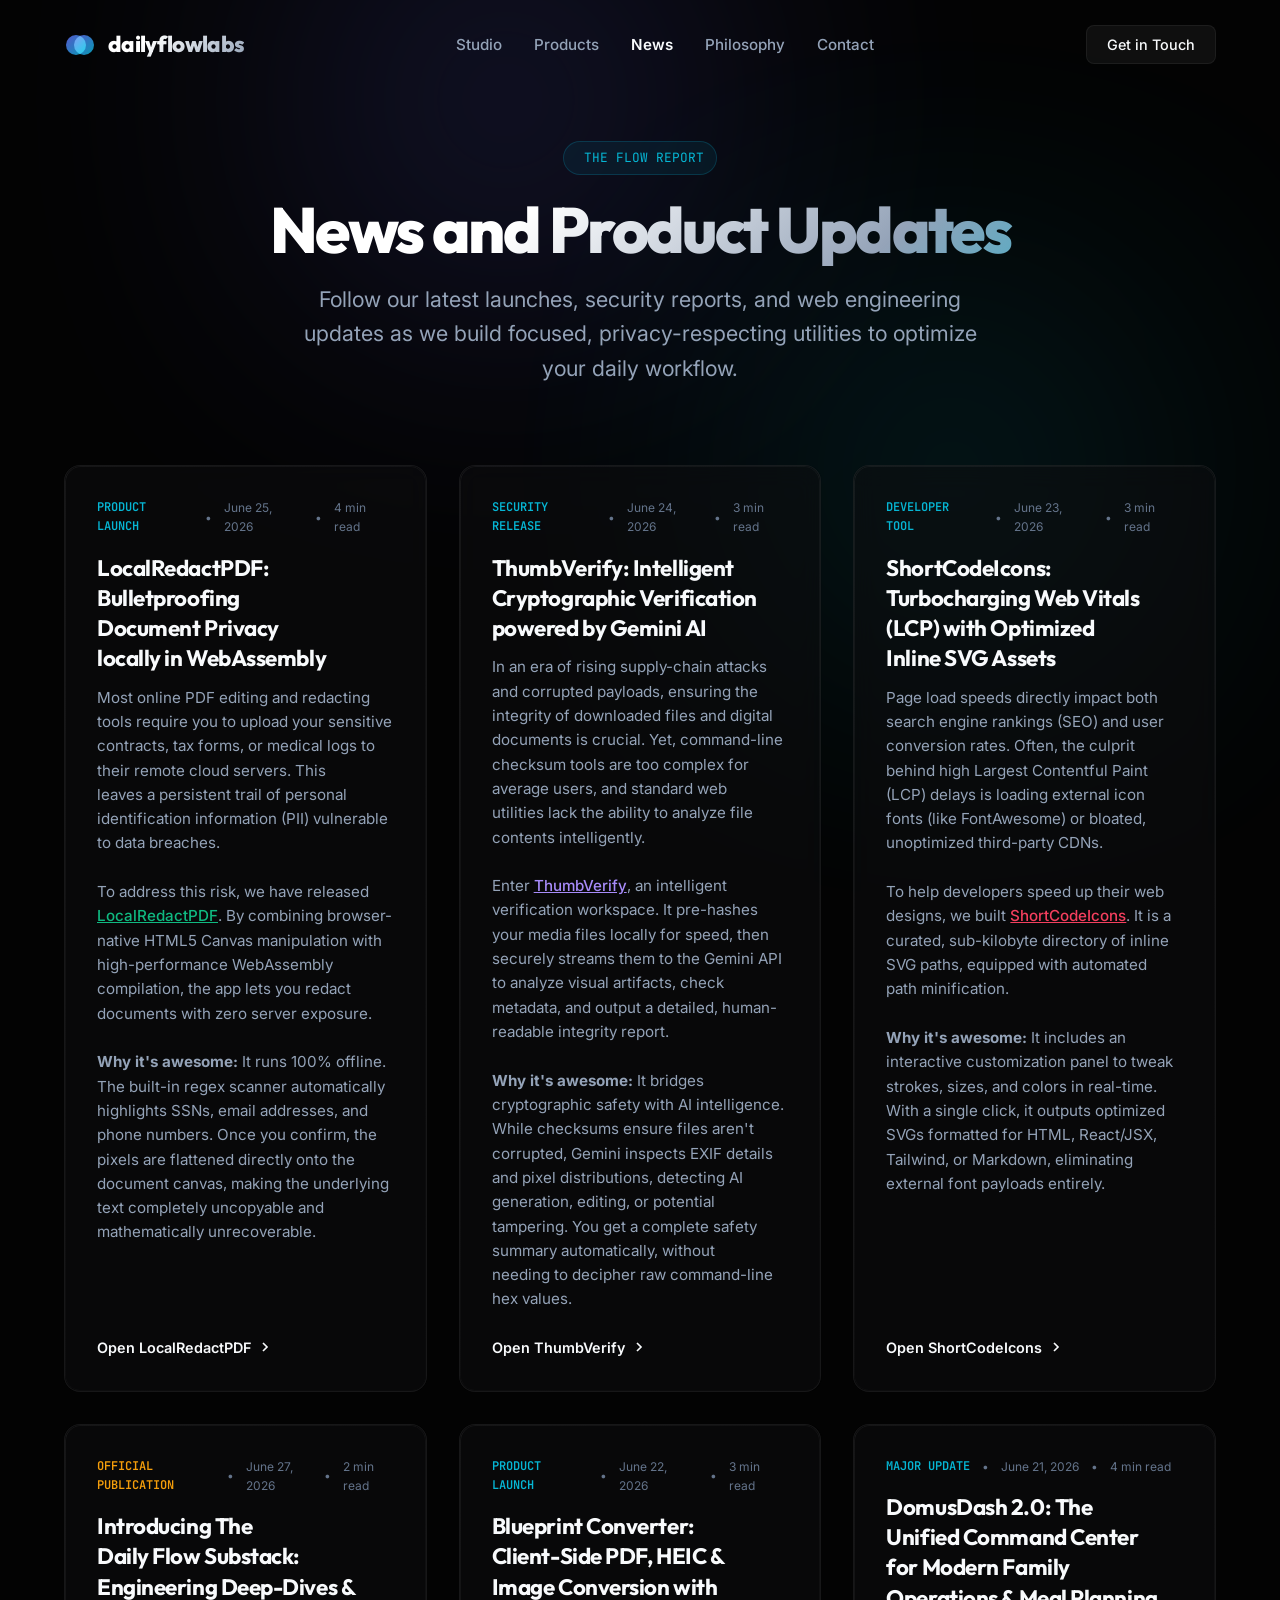
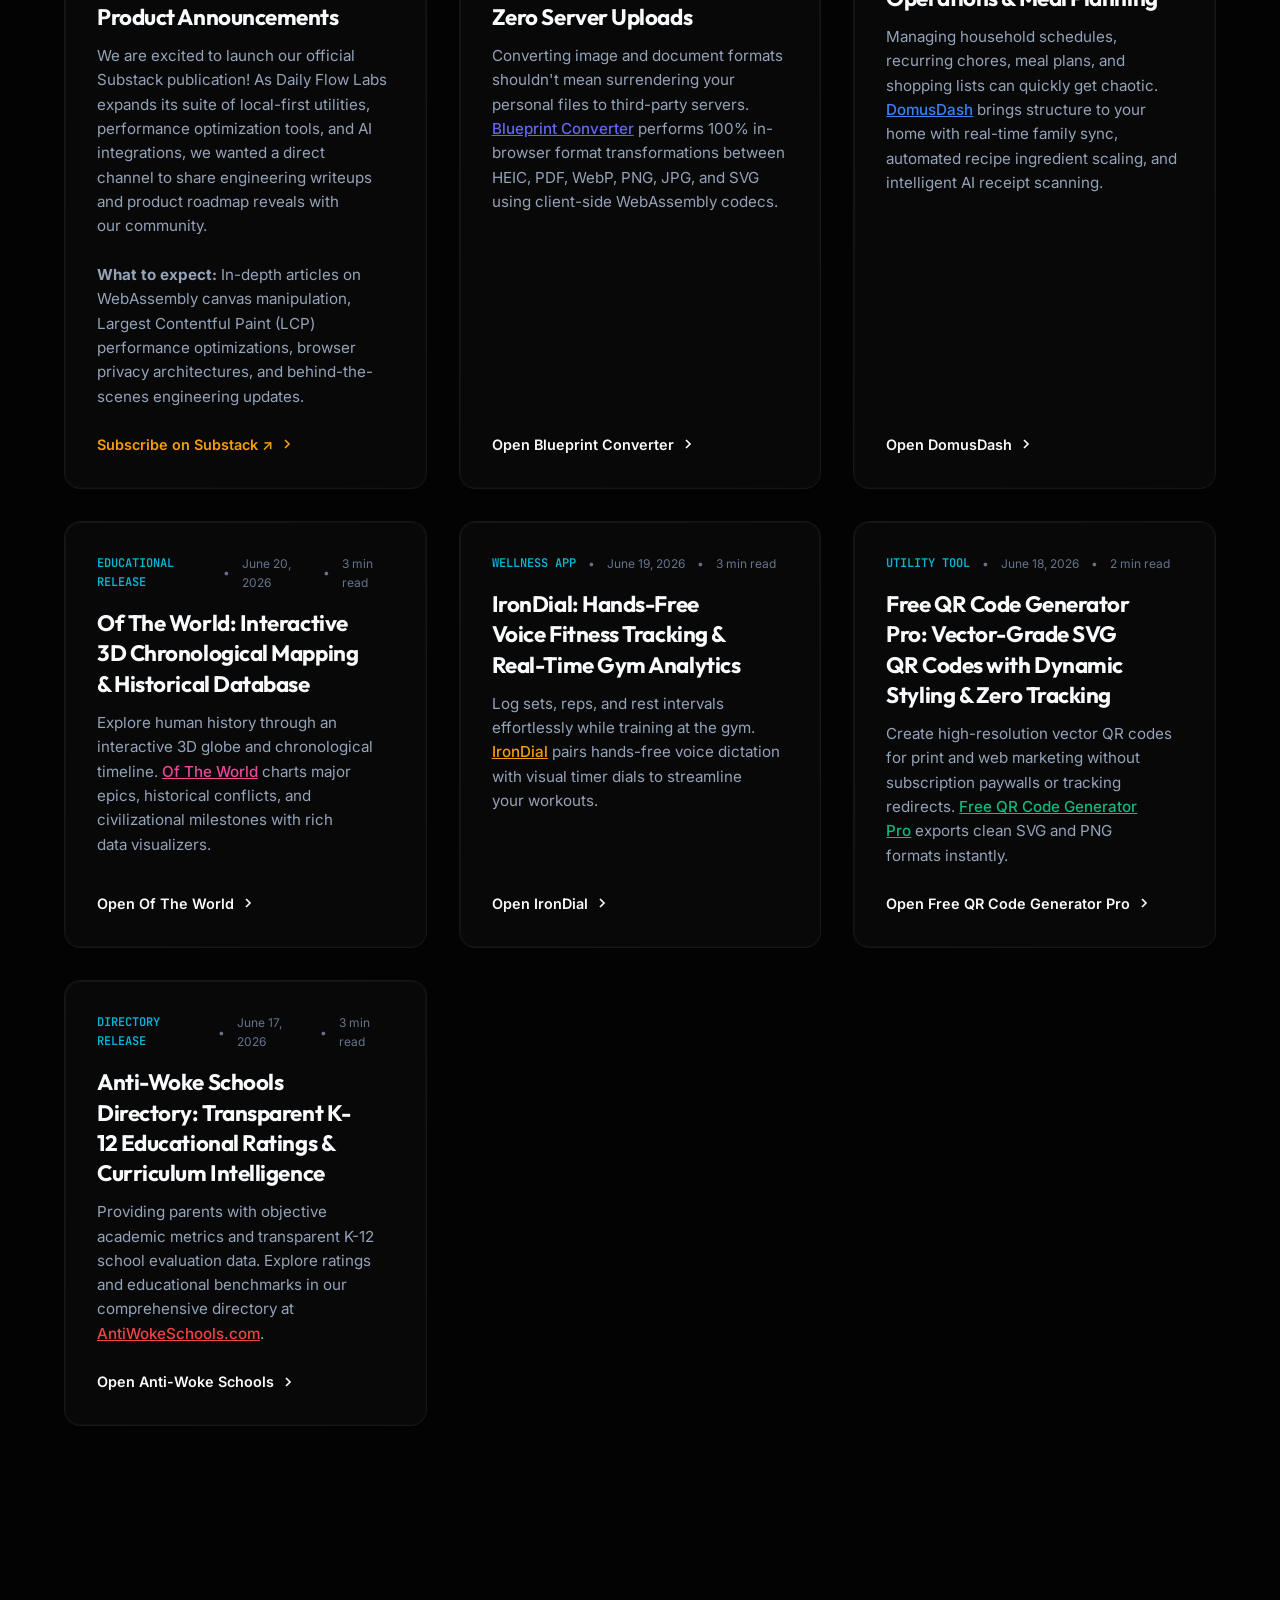
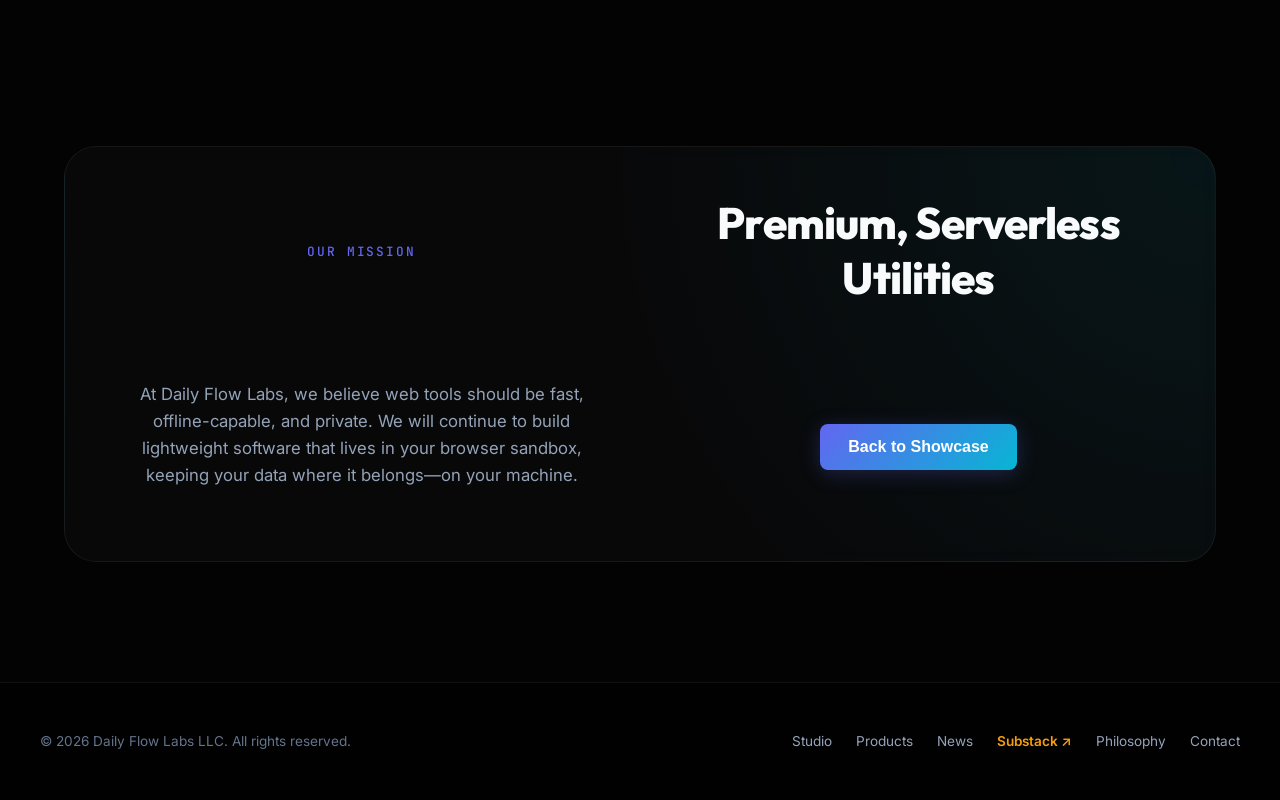
==== commit 2c96d5f1: "Remove Substack from top header nav while retaining in footer" ====
--- a/news.html
+++ b/news.html
@@ -102,7 +102,18 @@
     ]
   }
   </script>
+
+
+  <!-- Microsoft Clarity -->
+  <script type="text/javascript">
+      (function(c,l,a,r,i,t,y){
+          c[a]=c[a]||function(){(c[a].q=c[a].q||[]).push(arguments)};
+          t=l.createElement(r);t.async=1;t.src="https://www.clarity.ms/tag/"+i;
+          y=l.getElementsByTagName(r)[0];y.parentNode.insertBefore(t,y);
+      })(window, document, "clarity", "script", "xdqpivby3i");
+  </script>
 </head>
+
 <body>
 
   <!-- Background Orbs -->
@@ -124,6 +135,8 @@
           <li><a href="index.html#philosophy" class="nav-link">Philosophy</a></li>
           <li><a href="index.html#contact" class="nav-link">Contact</a></li>
         </ul>
+
+
       </nav>
       <a href="index.html#contact">
         <button class="btn-contact">Get in Touch</button>
@@ -214,6 +227,141 @@
           </p>
           <a href="https://shortcodeicons.com" target="_blank" rel="noopener noreferrer" class="news-card-link">
             Open ShortCodeIcons
+            <svg width="16" height="16" viewBox="0 0 24 24" fill="none" stroke="currentColor" stroke-width="2.5"><polyline points="9 18 15 12 9 6"/></svg>
+          </a>
+        </article>
+
+        <!-- ARTICLE 4: Substack Official Launch -->
+        <article class="news-card native-reveal reveal" id="substack">
+          <div class="news-card-meta">
+            <span class="news-card-category" style="color: #f59e0b;">Official Publication</span>
+            <span>&bull;</span>
+            <time datetime="2026-06-27">June 27, 2026</time>
+            <span>&bull;</span>
+            <span>2 min read</span>
+          </div>
+          <h2 class="news-card-title">Introducing The Daily Flow Substack: Engineering Deep-Dives & Product Announcements</h2>
+          <p class="news-card-summary">
+            We are excited to launch our official Substack publication! As Daily Flow Labs expands its suite of local-first utilities, performance optimization tools, and AI integrations, we wanted a direct channel to share engineering writeups and product roadmap reveals with our community.
+            <br><br>
+            <strong>What to expect:</strong> In-depth articles on WebAssembly canvas manipulation, Largest Contentful Paint (LCP) performance optimizations, browser privacy architectures, and behind-the-scenes engineering updates.
+          </p>
+          <a href="https://substack.com/@dailyflowlabs" target="_blank" rel="noopener noreferrer" class="news-card-link" style="color: #f59e0b;">
+            Subscribe on Substack ↗
+            <svg width="16" height="16" viewBox="0 0 24 24" fill="none" stroke="currentColor" stroke-width="2.5"><polyline points="9 18 15 12 9 6"/></svg>
+          </a>
+        </article>
+
+        <!-- ARTICLE 5: Blueprint Converter -->
+        <article class="news-card native-reveal reveal" id="blueprintconverter">
+          <div class="news-card-meta">
+            <span class="news-card-category">Product Launch</span>
+            <span>&bull;</span>
+            <time datetime="2026-06-22">June 22, 2026</time>
+            <span>&bull;</span>
+            <span>3 min read</span>
+          </div>
+          <h2 class="news-card-title">Blueprint Converter: Client-Side PDF, HEIC & Image Conversion with Zero Server Uploads</h2>
+          <p class="news-card-summary">
+            Converting image and document formats shouldn't mean surrendering your personal files to third-party servers. <a href="https://blueprintconverter.com" target="_blank" rel="noopener noreferrer" style="color: #6366f1; font-weight: 500; text-decoration: underline;">Blueprint Converter</a> performs 100% in-browser format transformations between HEIC, PDF, WebP, PNG, JPG, and SVG using client-side WebAssembly codecs.
+          </p>
+          <a href="https://blueprintconverter.com" target="_blank" rel="noopener noreferrer" class="news-card-link">
+            Open Blueprint Converter
+            <svg width="16" height="16" viewBox="0 0 24 24" fill="none" stroke="currentColor" stroke-width="2.5"><polyline points="9 18 15 12 9 6"/></svg>
+          </a>
+        </article>
+
+        <!-- ARTICLE 6: DomusDash -->
+        <article class="news-card native-reveal reveal" id="domusdash">
+          <div class="news-card-meta">
+            <span class="news-card-category">Major Update</span>
+            <span>&bull;</span>
+            <time datetime="2026-06-21">June 21, 2026</time>
+            <span>&bull;</span>
+            <span>4 min read</span>
+          </div>
+          <h2 class="news-card-title">DomusDash 2.0: The Unified Command Center for Modern Family Operations & Meal Planning</h2>
+          <p class="news-card-summary">
+            Managing household schedules, recurring chores, meal plans, and shopping lists can quickly get chaotic. <a href="https://domusdash.com" target="_blank" rel="noopener noreferrer" style="color: #3b82f6; font-weight: 500; text-decoration: underline;">DomusDash</a> brings structure to your home with real-time family sync, automated recipe ingredient scaling, and intelligent AI receipt scanning.
+          </p>
+          <a href="https://domusdash.com" target="_blank" rel="noopener noreferrer" class="news-card-link">
+            Open DomusDash
+            <svg width="16" height="16" viewBox="0 0 24 24" fill="none" stroke="currentColor" stroke-width="2.5"><polyline points="9 18 15 12 9 6"/></svg>
+          </a>
+        </article>
+
+        <!-- ARTICLE 7: Of The World -->
+        <article class="news-card native-reveal reveal" id="oftheworld">
+          <div class="news-card-meta">
+            <span class="news-card-category">Educational Release</span>
+            <span>&bull;</span>
+            <time datetime="2026-06-20">June 20, 2026</time>
+            <span>&bull;</span>
+            <span>3 min read</span>
+          </div>
+          <h2 class="news-card-title">Of The World: Interactive 3D Chronological Mapping & Historical Database</h2>
+          <p class="news-card-summary">
+            Explore human history through an interactive 3D globe and chronological timeline. <a href="https://oftheworld.io" target="_blank" rel="noopener noreferrer" style="color: #ec4899; font-weight: 500; text-decoration: underline;">Of The World</a> charts major epics, historical conflicts, and civilizational milestones with rich data visualizers.
+          </p>
+          <a href="https://oftheworld.io" target="_blank" rel="noopener noreferrer" class="news-card-link">
+            Open Of The World
+            <svg width="16" height="16" viewBox="0 0 24 24" fill="none" stroke="currentColor" stroke-width="2.5"><polyline points="9 18 15 12 9 6"/></svg>
+          </a>
+        </article>
+
+        <!-- ARTICLE 8: IronDial -->
+        <article class="news-card native-reveal reveal" id="irondial">
+          <div class="news-card-meta">
+            <span class="news-card-category">Wellness App</span>
+            <span>&bull;</span>
+            <time datetime="2026-06-19">June 19, 2026</time>
+            <span>&bull;</span>
+            <span>3 min read</span>
+          </div>
+          <h2 class="news-card-title">IronDial: Hands-Free Voice Fitness Tracking & Real-Time Gym Analytics</h2>
+          <p class="news-card-summary">
+            Log sets, reps, and rest intervals effortlessly while training at the gym. <a href="https://irondial.app" target="_blank" rel="noopener noreferrer" style="color: #f59e0b; font-weight: 500; text-decoration: underline;">IronDial</a> pairs hands-free voice dictation with visual timer dials to streamline your workouts.
+          </p>
+          <a href="https://irondial.app" target="_blank" rel="noopener noreferrer" class="news-card-link">
+            Open IronDial
+            <svg width="16" height="16" viewBox="0 0 24 24" fill="none" stroke="currentColor" stroke-width="2.5"><polyline points="9 18 15 12 9 6"/></svg>
+          </a>
+        </article>
+
+        <!-- ARTICLE 9: Free QR Code Generator Pro -->
+        <article class="news-card native-reveal reveal" id="freeqrcode">
+          <div class="news-card-meta">
+            <span class="news-card-category">Utility Tool</span>
+            <span>&bull;</span>
+            <time datetime="2026-06-18">June 18, 2026</time>
+            <span>&bull;</span>
+            <span>2 min read</span>
+          </div>
+          <h2 class="news-card-title">Free QR Code Generator Pro: Vector-Grade SVG QR Codes with Dynamic Styling & Zero Tracking</h2>
+          <p class="news-card-summary">
+            Create high-resolution vector QR codes for print and web marketing without subscription paywalls or tracking redirects. <a href="https://freeqrcode.pro" target="_blank" rel="noopener noreferrer" style="color: #10b981; font-weight: 500; text-decoration: underline;">Free QR Code Generator Pro</a> exports clean SVG and PNG formats instantly.
+          </p>
+          <a href="https://freeqrcode.pro" target="_blank" rel="noopener noreferrer" class="news-card-link">
+            Open Free QR Code Generator Pro
+            <svg width="16" height="16" viewBox="0 0 24 24" fill="none" stroke="currentColor" stroke-width="2.5"><polyline points="9 18 15 12 9 6"/></svg>
+          </a>
+        </article>
+
+        <!-- ARTICLE 10: Anti-Woke Schools -->
+        <article class="news-card native-reveal reveal" id="antiwokeschools">
+          <div class="news-card-meta">
+            <span class="news-card-category">Directory Release</span>
+            <span>&bull;</span>
+            <time datetime="2026-06-17">June 17, 2026</time>
+            <span>&bull;</span>
+            <span>3 min read</span>
+          </div>
+          <h2 class="news-card-title">Anti-Woke Schools Directory: Transparent K-12 Educational Ratings & Curriculum Intelligence</h2>
+          <p class="news-card-summary">
+            Providing parents with objective academic metrics and transparent K-12 school evaluation data. Explore ratings and educational benchmarks in our comprehensive directory at <a href="https://antiwokeschools.com" target="_blank" rel="noopener noreferrer" style="color: #ef4444; font-weight: 500; text-decoration: underline;">AntiWokeSchools.com</a>.
+          </p>
+          <a href="https://antiwokeschools.com" target="_blank" rel="noopener noreferrer" class="news-card-link">
+            Open Anti-Woke Schools
             <svg width="16" height="16" viewBox="0 0 24 24" fill="none" stroke="currentColor" stroke-width="2.5"><polyline points="9 18 15 12 9 6"/></svg>
           </a>
         </article>
@@ -246,6 +394,7 @@
         <li><a href="index.html#about">Studio</a></li>
         <li><a href="index.html#products">Products</a></li>
         <li><a href="news.html">News</a></li>
+        <li><a href="https://substack.com/@dailyflowlabs" target="_blank" rel="noopener noreferrer" style="color: #f59e0b; font-weight: 600;">Substack ↗</a></li>
         <li><a href="index.html#philosophy">Philosophy</a></li>
         <li><a href="index.html#contact">Contact</a></li>
       </ul>
@@ -254,3 +403,4 @@
 
 </body>
 </html>
+
--- a/index.css
+++ b/index.css
@@ -517,57 +517,100 @@
   pointer-events: none;
 }
 
-.about-visual-container {
-  position: relative;
+.about-suite-header {
+  margin-bottom: 20px;
+  text-align: center;
+}
+
+.about-suite-badge {
+  font-size: 0.75rem;
+  font-weight: 700;
+  letter-spacing: 0.12em;
+  color: var(--accent-indigo);
+  background: rgba(99, 102, 241, 0.1);
+  border: 1px solid rgba(99, 102, 241, 0.25);
+  padding: 6px 14px;
+  border-radius: 20px;
+  text-transform: uppercase;
+}
+
+.about-apps-grid {
+  display: grid;
+  grid-template-columns: 1fr 1fr;
+  gap: 12px;
   width: 100%;
-  max-width: 320px;
-  height: 260px;
-  display: flex;
-  justify-content: center;
-  align-items: center;
-}
-
-.about-bubble {
-  position: absolute;
-  width: 160px;
-  height: 160px;
-  border-radius: 24px;
-  padding: 20px;
-  display: flex;
-  flex-direction: column;
-  justify-content: space-between;
-  text-align: left;
-  box-shadow: 0 10px 30px rgba(0,0,0,0.5);
-  transition: var(--transition-smooth);
-}
-
-.about-bubble-domus {
-  left: 0;
-  top: 20px;
-  background: rgba(245, 158, 11, 0.03);
-  border: 1.5px solid rgba(245, 158, 11, 0.15);
-  transform: rotate(-4deg);
-}
-
-.about-bubble-domus:hover {
-  transform: rotate(-4deg) translateY(-8px);
-  border-color: var(--accent-domus);
-  box-shadow: 0 15px 35px rgba(245, 158, 11, 0.15);
-}
-
-.about-bubble-iron {
-  right: 0;
-  bottom: 20px;
-  background: rgba(14, 165, 233, 0.03);
-  border: 1.5px solid rgba(14, 165, 233, 0.15);
-  transform: rotate(4deg);
-}
-
-.about-bubble-iron:hover {
-  transform: rotate(4deg) translateY(-8px);
-  border-color: var(--accent-iron);
-  box-shadow: 0 15px 35px rgba(14, 165, 233, 0.15);
-}
+}
+
+.about-app-chip {
+  background: rgba(255, 255, 255, 0.02);
+  border: 1px solid var(--border-color);
+  border-radius: 14px;
+  padding: 12px 14px;
+  display: flex;
+  align-items: center;
+  gap: 12px;
+  text-decoration: none;
+  transition: all 0.25s cubic-bezier(0.16, 1, 0.3, 1);
+}
+
+.about-app-chip:hover {
+  background: rgba(255, 255, 255, 0.05);
+  transform: translateY(-2px);
+}
+
+.about-chip-icon {
+  width: 34px;
+  height: 34px;
+  border-radius: 8px;
+  display: grid;
+  place-items: center;
+  color: white;
+  flex-shrink: 0;
+  padding: 6px;
+}
+
+.about-chip-domus { background: linear-gradient(135deg, var(--accent-domus), #f97316); }
+.about-app-domus:hover { border-color: rgba(245, 158, 11, 0.4); box-shadow: 0 6px 20px rgba(245, 158, 11, 0.15); }
+
+.about-chip-iron { background: linear-gradient(135deg, var(--accent-iron), #0284c7); padding: 7px; }
+.about-app-iron:hover { border-color: rgba(14, 165, 233, 0.4); box-shadow: 0 6px 20px rgba(14, 165, 233, 0.15); }
+
+.about-chip-thumbverify { background: linear-gradient(135deg, var(--accent-thumbverify), #7c3aed); padding: 6px; }
+.about-app-thumbverify:hover { border-color: rgba(139, 92, 246, 0.4); box-shadow: 0 6px 20px rgba(139, 92, 246, 0.15); }
+
+.about-chip-redact { background: linear-gradient(135deg, var(--accent-redact), #059669); padding: 6px; }
+.about-app-redact:hover { border-color: rgba(16, 185, 129, 0.4); box-shadow: 0 6px 20px rgba(16, 185, 129, 0.15); }
+
+.about-chip-icons { background: linear-gradient(135deg, var(--accent-icons), #e11d48); padding: 6px; }
+.about-app-icons:hover { border-color: rgba(244, 63, 94, 0.4); box-shadow: 0 6px 20px rgba(244, 63, 94, 0.15); }
+
+.about-chip-blueprint { background: linear-gradient(135deg, var(--accent-blueprint), #0284c7); padding: 6px; }
+.about-app-blueprint:hover { border-color: rgba(56, 189, 248, 0.4); box-shadow: 0 6px 20px rgba(56, 189, 248, 0.15); }
+
+.about-chip-world { background: linear-gradient(135deg, var(--accent-world), #e11d48); padding: 6px; }
+.about-app-world:hover { border-color: rgba(255, 42, 95, 0.4); box-shadow: 0 6px 20px rgba(255, 42, 95, 0.15); }
+
+.about-chip-text {
+  overflow: hidden;
+}
+
+.about-chip-name {
+  font-weight: 700;
+  font-size: 0.88rem;
+  color: #fff;
+  white-space: nowrap;
+  overflow: hidden;
+  text-overflow: ellipsis;
+}
+
+.about-chip-sub {
+  font-size: 0.72rem;
+  color: var(--text-secondary);
+  white-space: nowrap;
+  overflow: hidden;
+  text-overflow: ellipsis;
+}
+
 
 /* --- Products Showcase Grid --- */
 .products-grid {
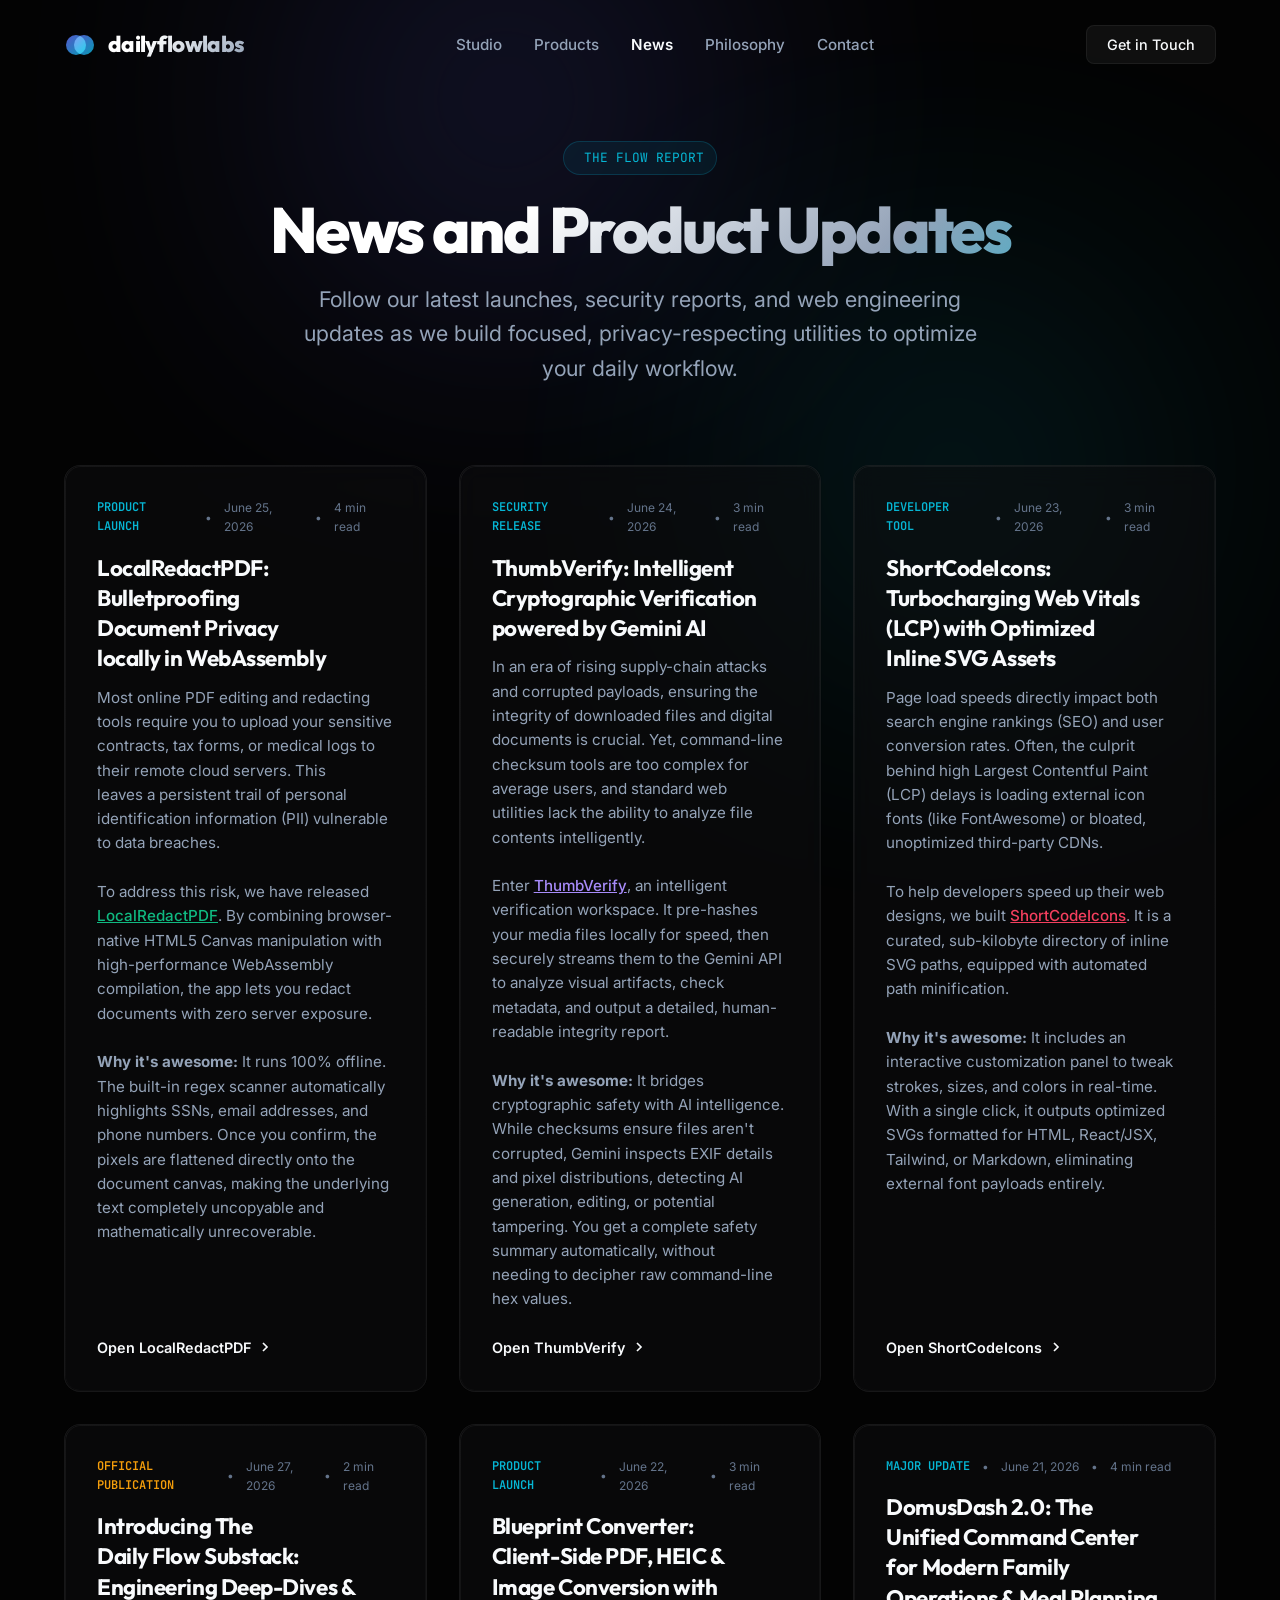
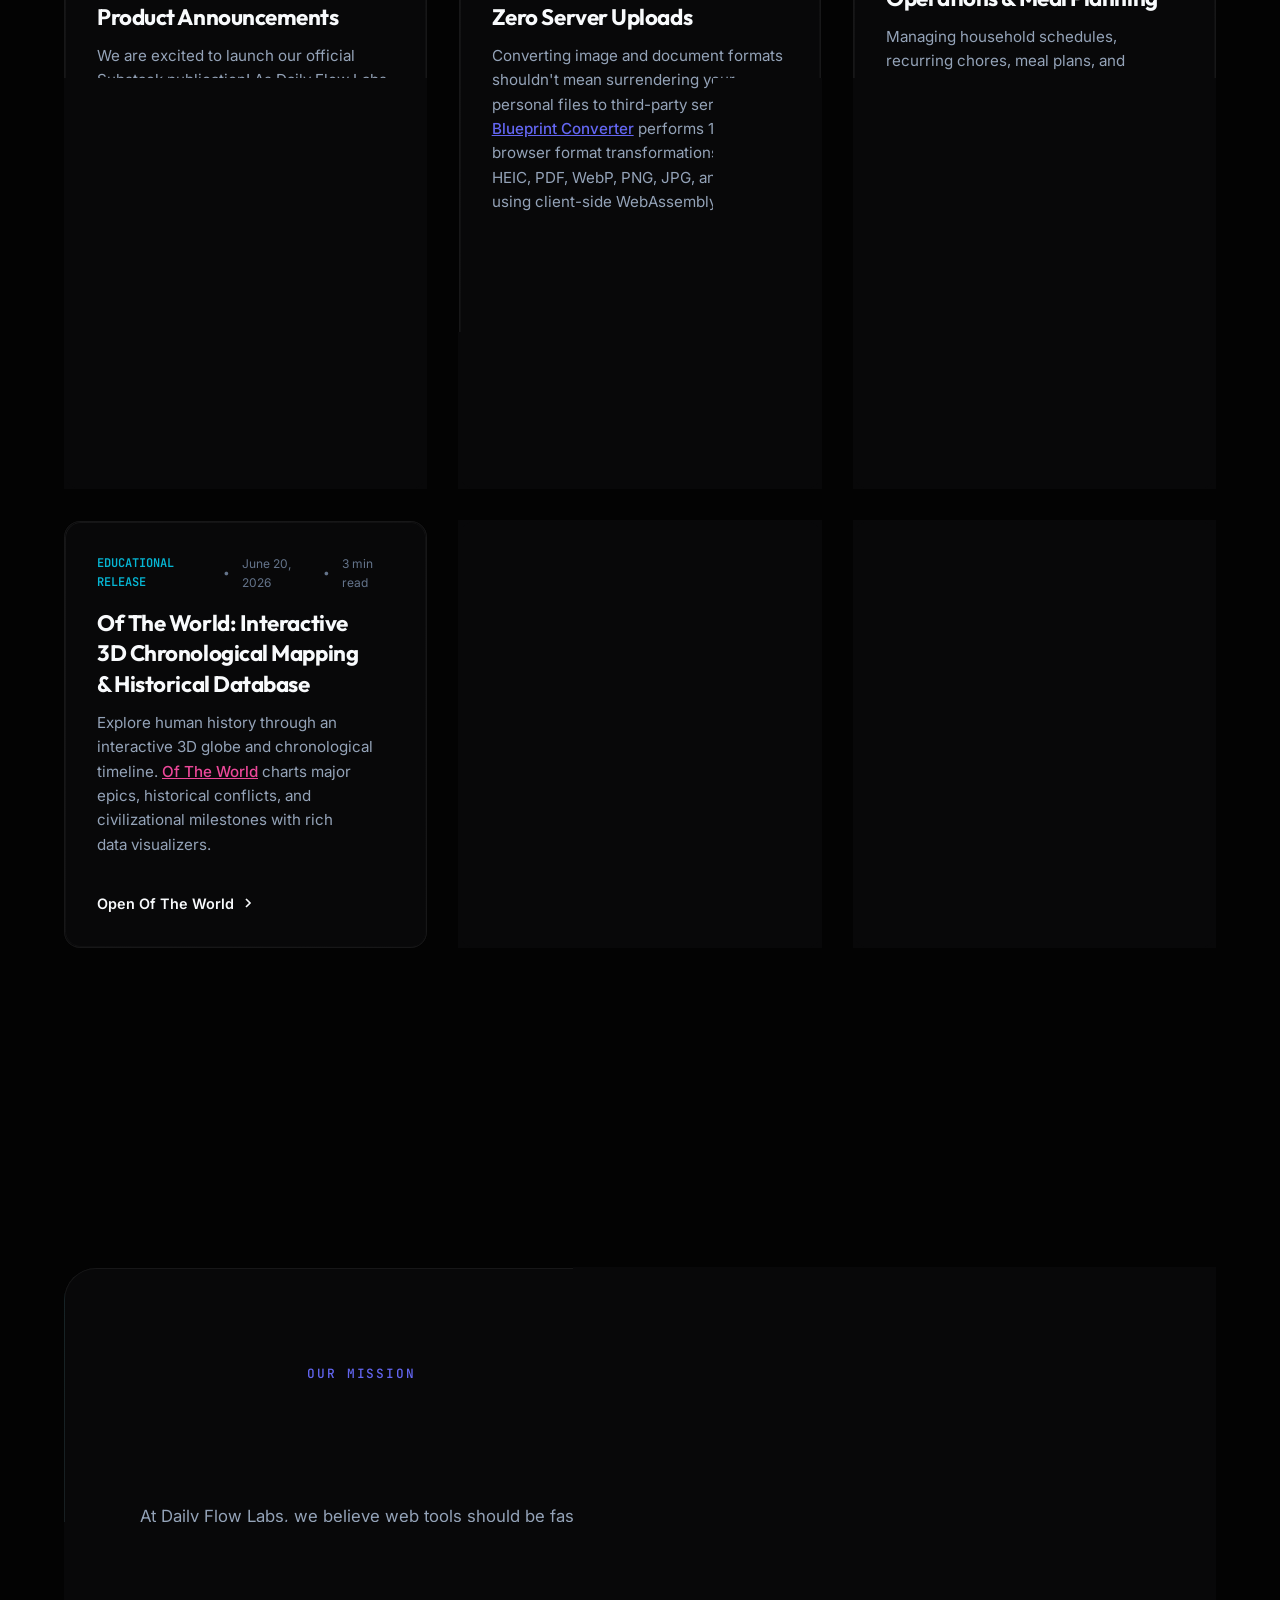
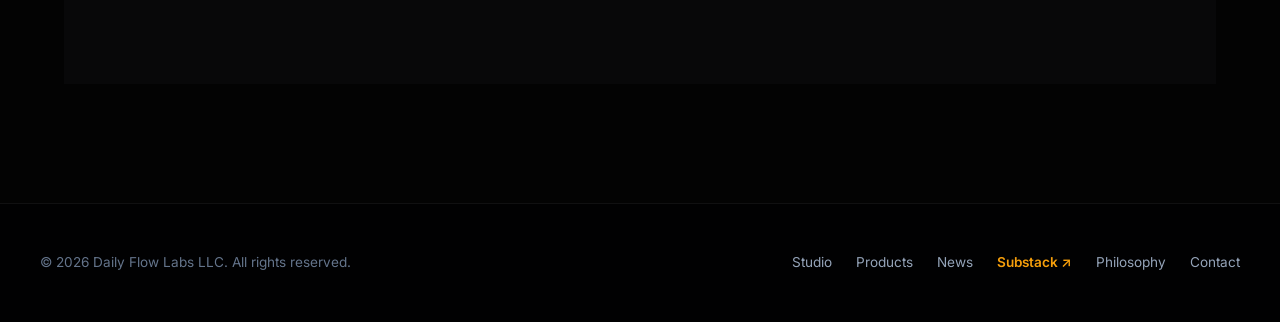
==== commit 765573c8: "fix: remove anti woke schools directory article from news page" ====
--- a/news.html
+++ b/news.html
@@ -347,24 +347,6 @@
           </a>
         </article>
 
-        <!-- ARTICLE 10: Anti-Woke Schools -->
-        <article class="news-card native-reveal reveal" id="antiwokeschools">
-          <div class="news-card-meta">
-            <span class="news-card-category">Directory Release</span>
-            <span>&bull;</span>
-            <time datetime="2026-06-17">June 17, 2026</time>
-            <span>&bull;</span>
-            <span>3 min read</span>
-          </div>
-          <h2 class="news-card-title">Anti-Woke Schools Directory: Transparent K-12 Educational Ratings & Curriculum Intelligence</h2>
-          <p class="news-card-summary">
-            Providing parents with objective academic metrics and transparent K-12 school evaluation data. Explore ratings and educational benchmarks in our comprehensive directory at <a href="https://antiwokeschools.com" target="_blank" rel="noopener noreferrer" style="color: #ef4444; font-weight: 500; text-decoration: underline;">AntiWokeSchools.com</a>.
-          </p>
-          <a href="https://antiwokeschools.com" target="_blank" rel="noopener noreferrer" class="news-card-link">
-            Open Anti-Woke Schools
-            <svg width="16" height="16" viewBox="0 0 24 24" fill="none" stroke="currentColor" stroke-width="2.5"><polyline points="9 18 15 12 9 6"/></svg>
-          </a>
-        </article>
 
       </div>
     </section>
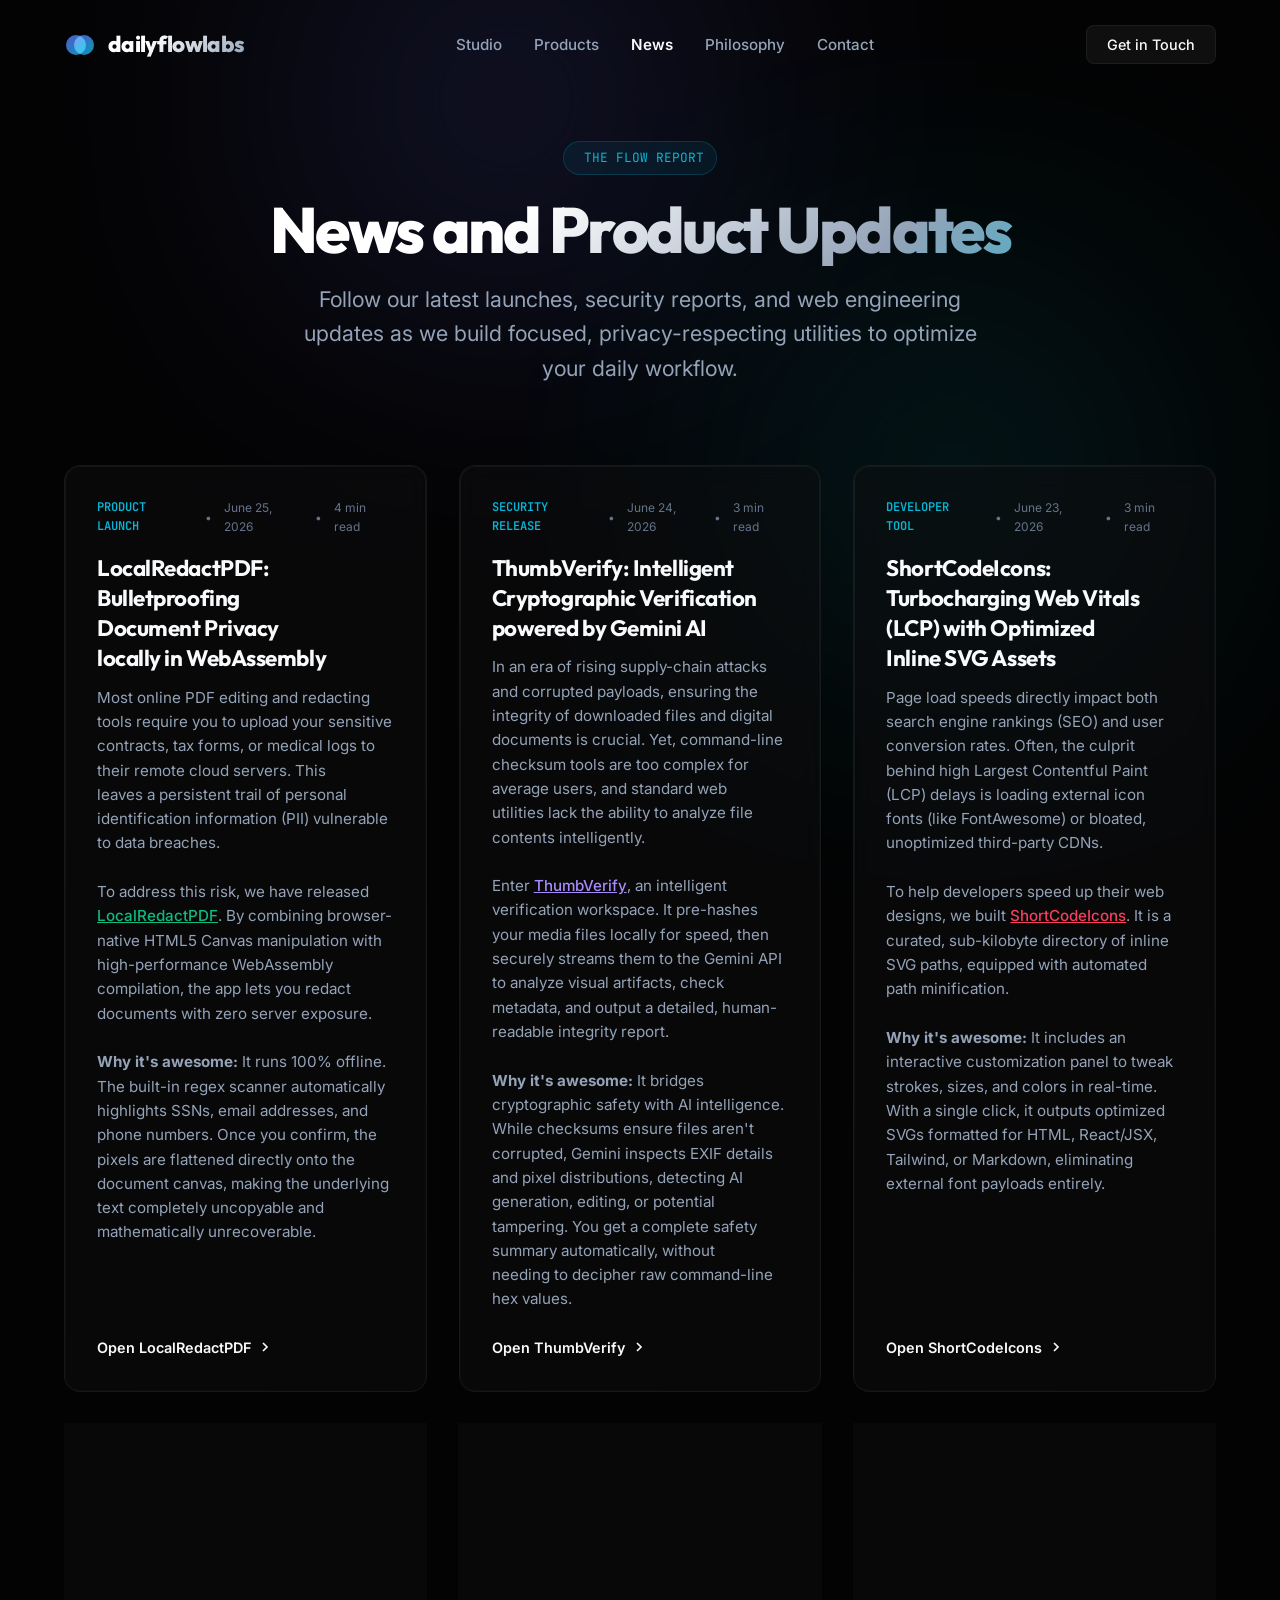
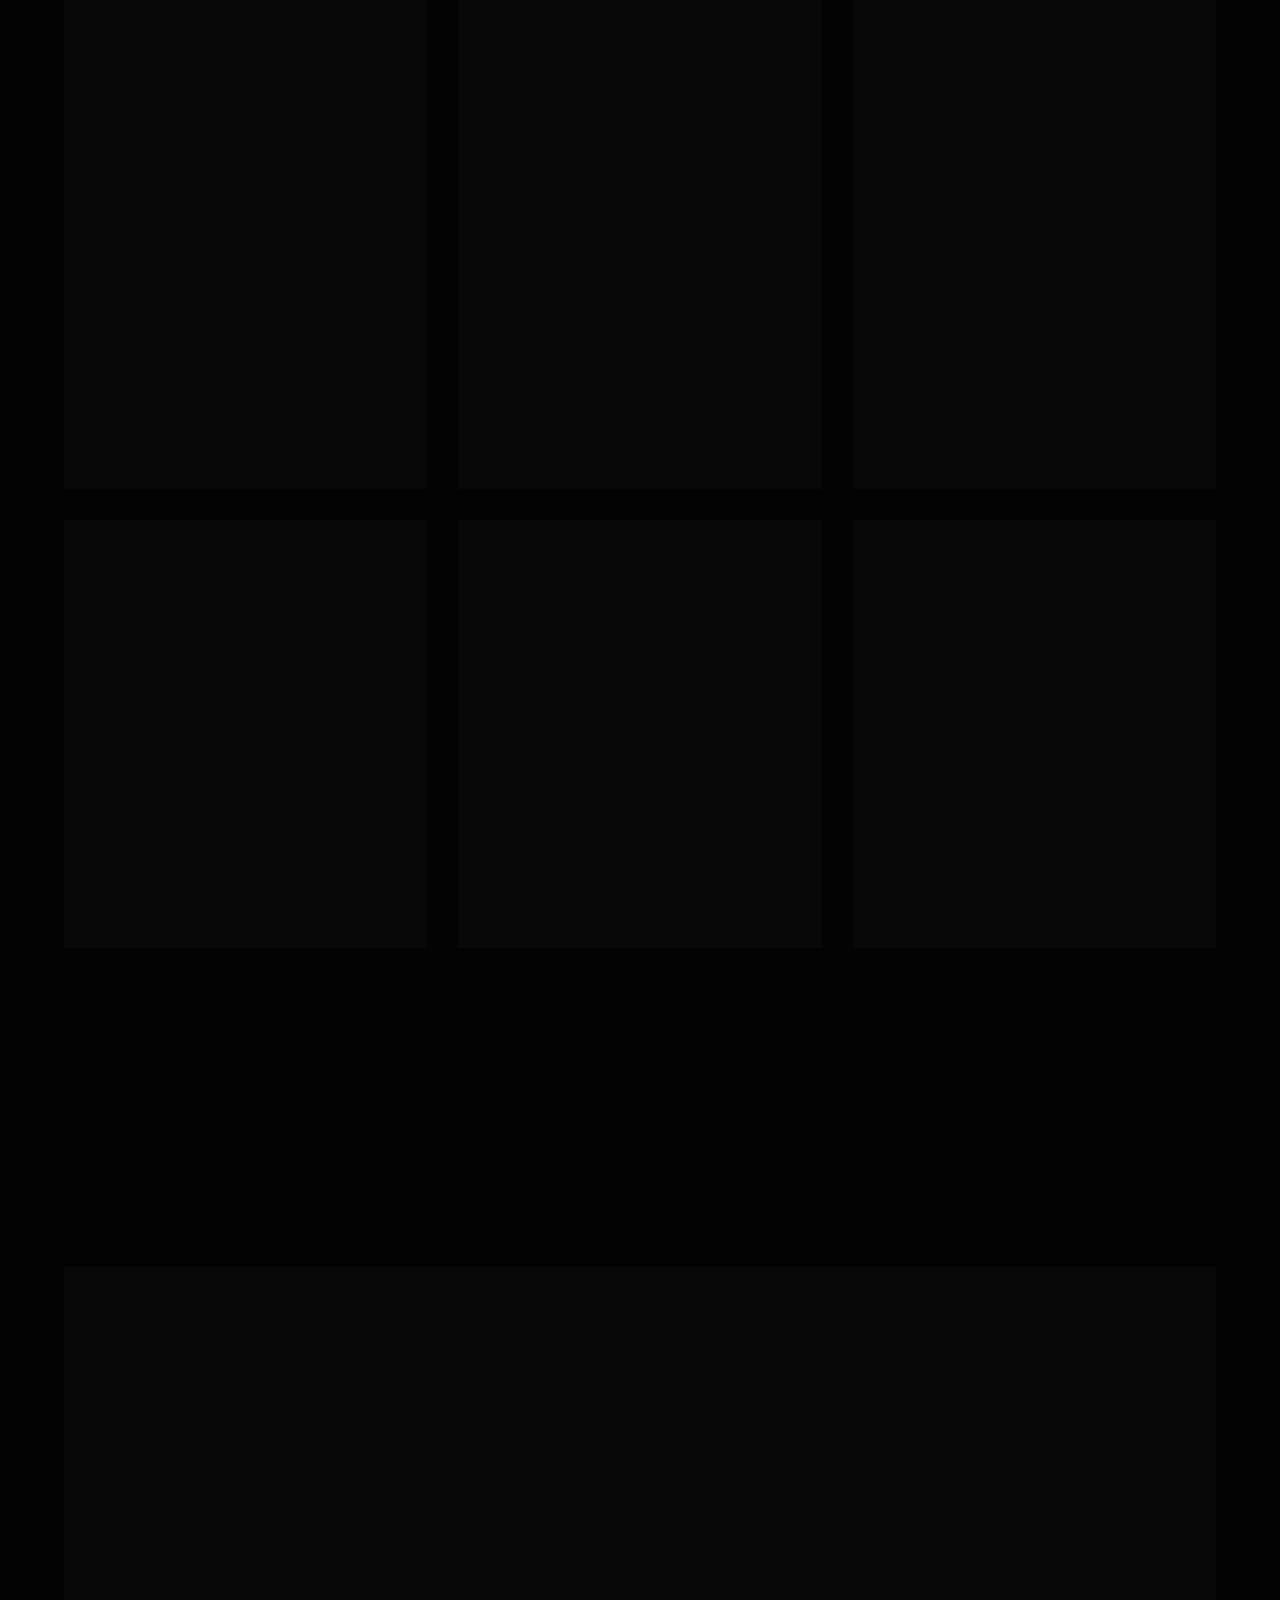
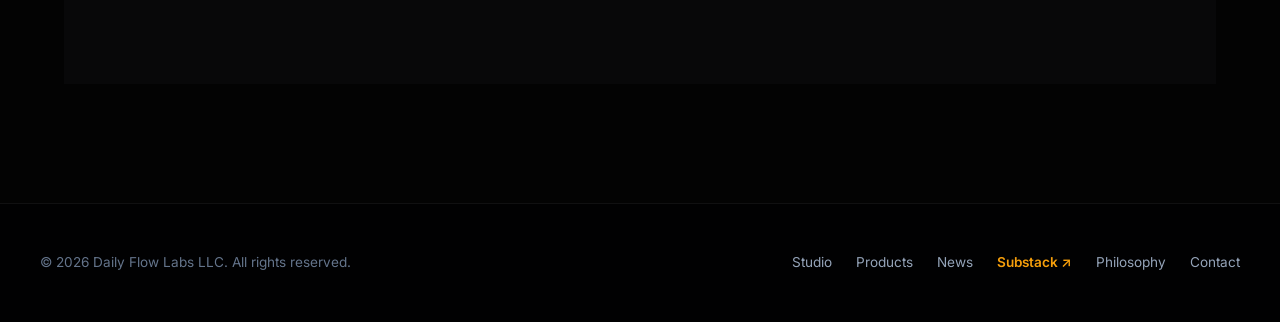
==== commit 3569c598: "feat: update Microsoft Clarity environment guard and configuration" ====
--- a/news.html
+++ b/news.html
@@ -107,6 +107,7 @@
   <!-- Microsoft Clarity -->
   <script type="text/javascript">
       (function(c,l,a,r,i,t,y){
+                var h=window.location.hostname; if(h.includes("localhost")||h.includes("127.0.0.1")||h.startsWith("dev.")) return;
           c[a]=c[a]||function(){(c[a].q=c[a].q||[]).push(arguments)};
           t=l.createElement(r);t.async=1;t.src="https://www.clarity.ms/tag/"+i;
           y=l.getElementsByTagName(r)[0];y.parentNode.insertBefore(t,y);
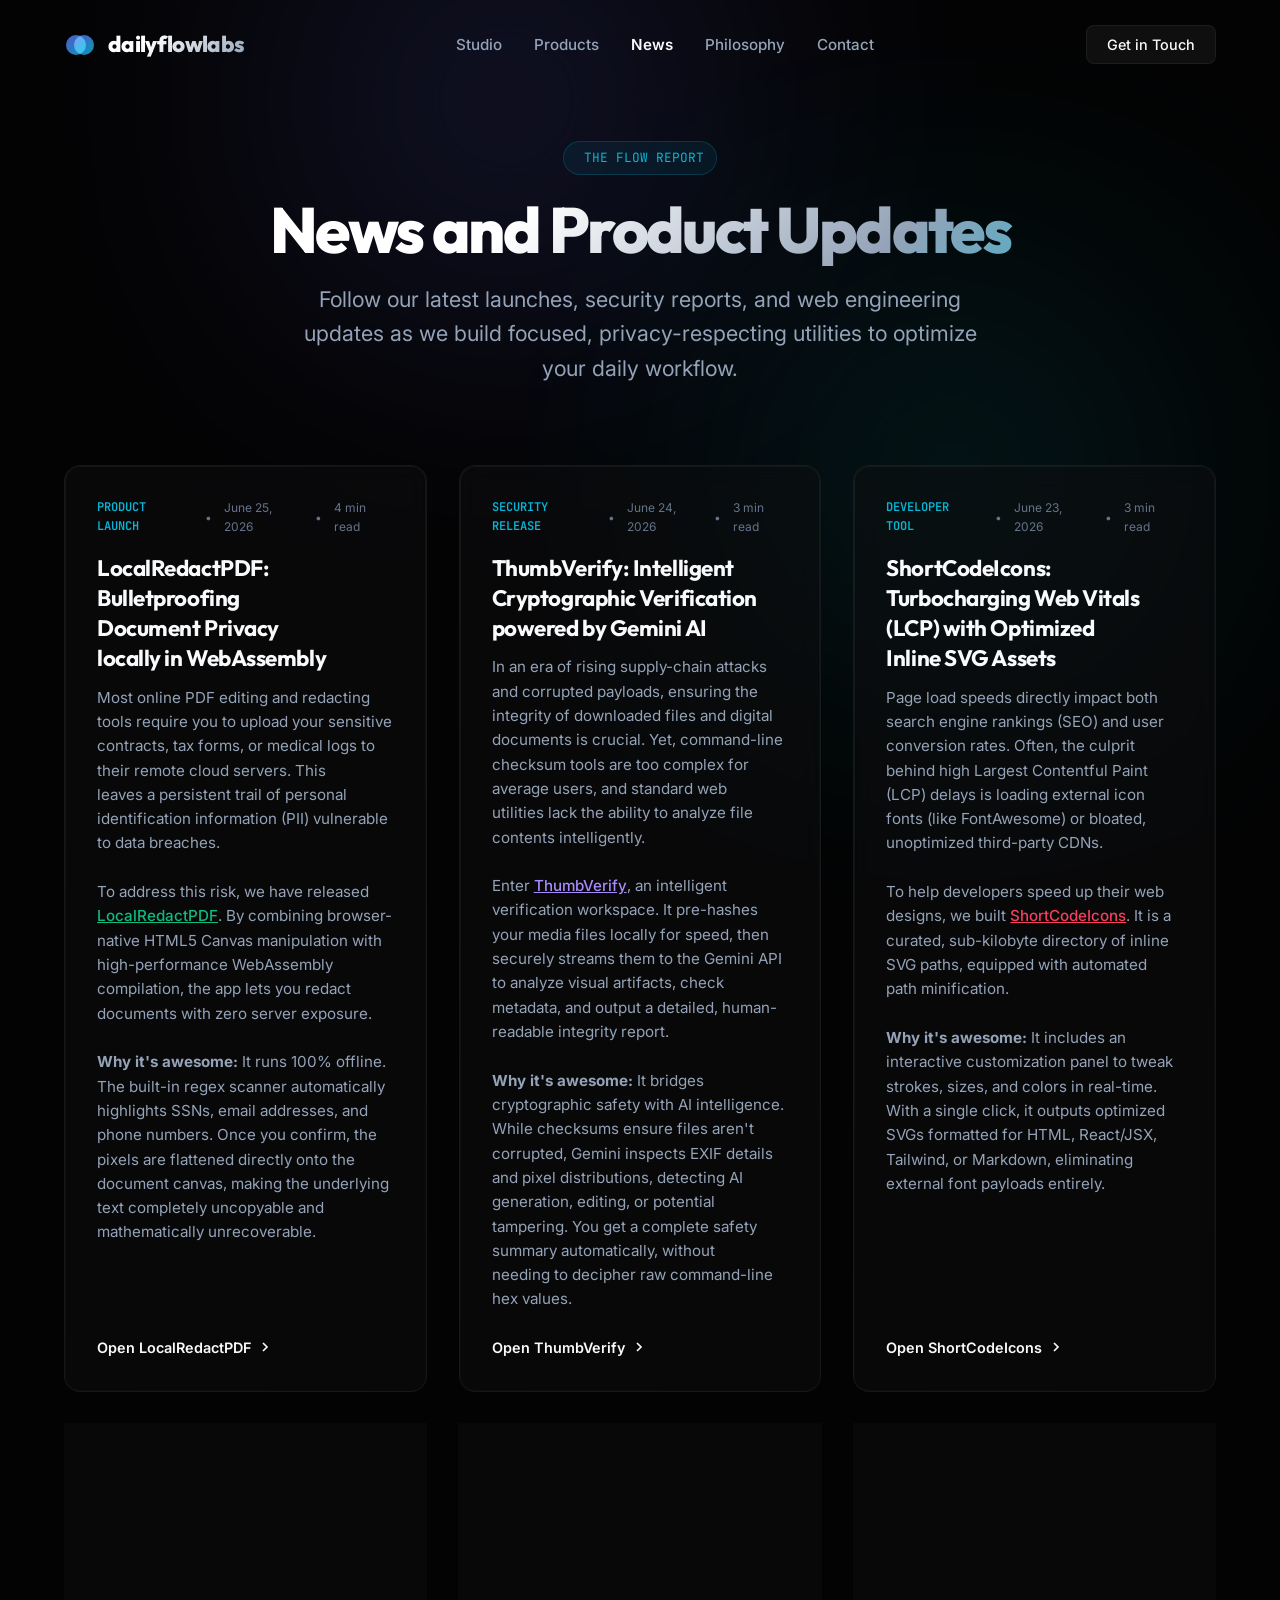
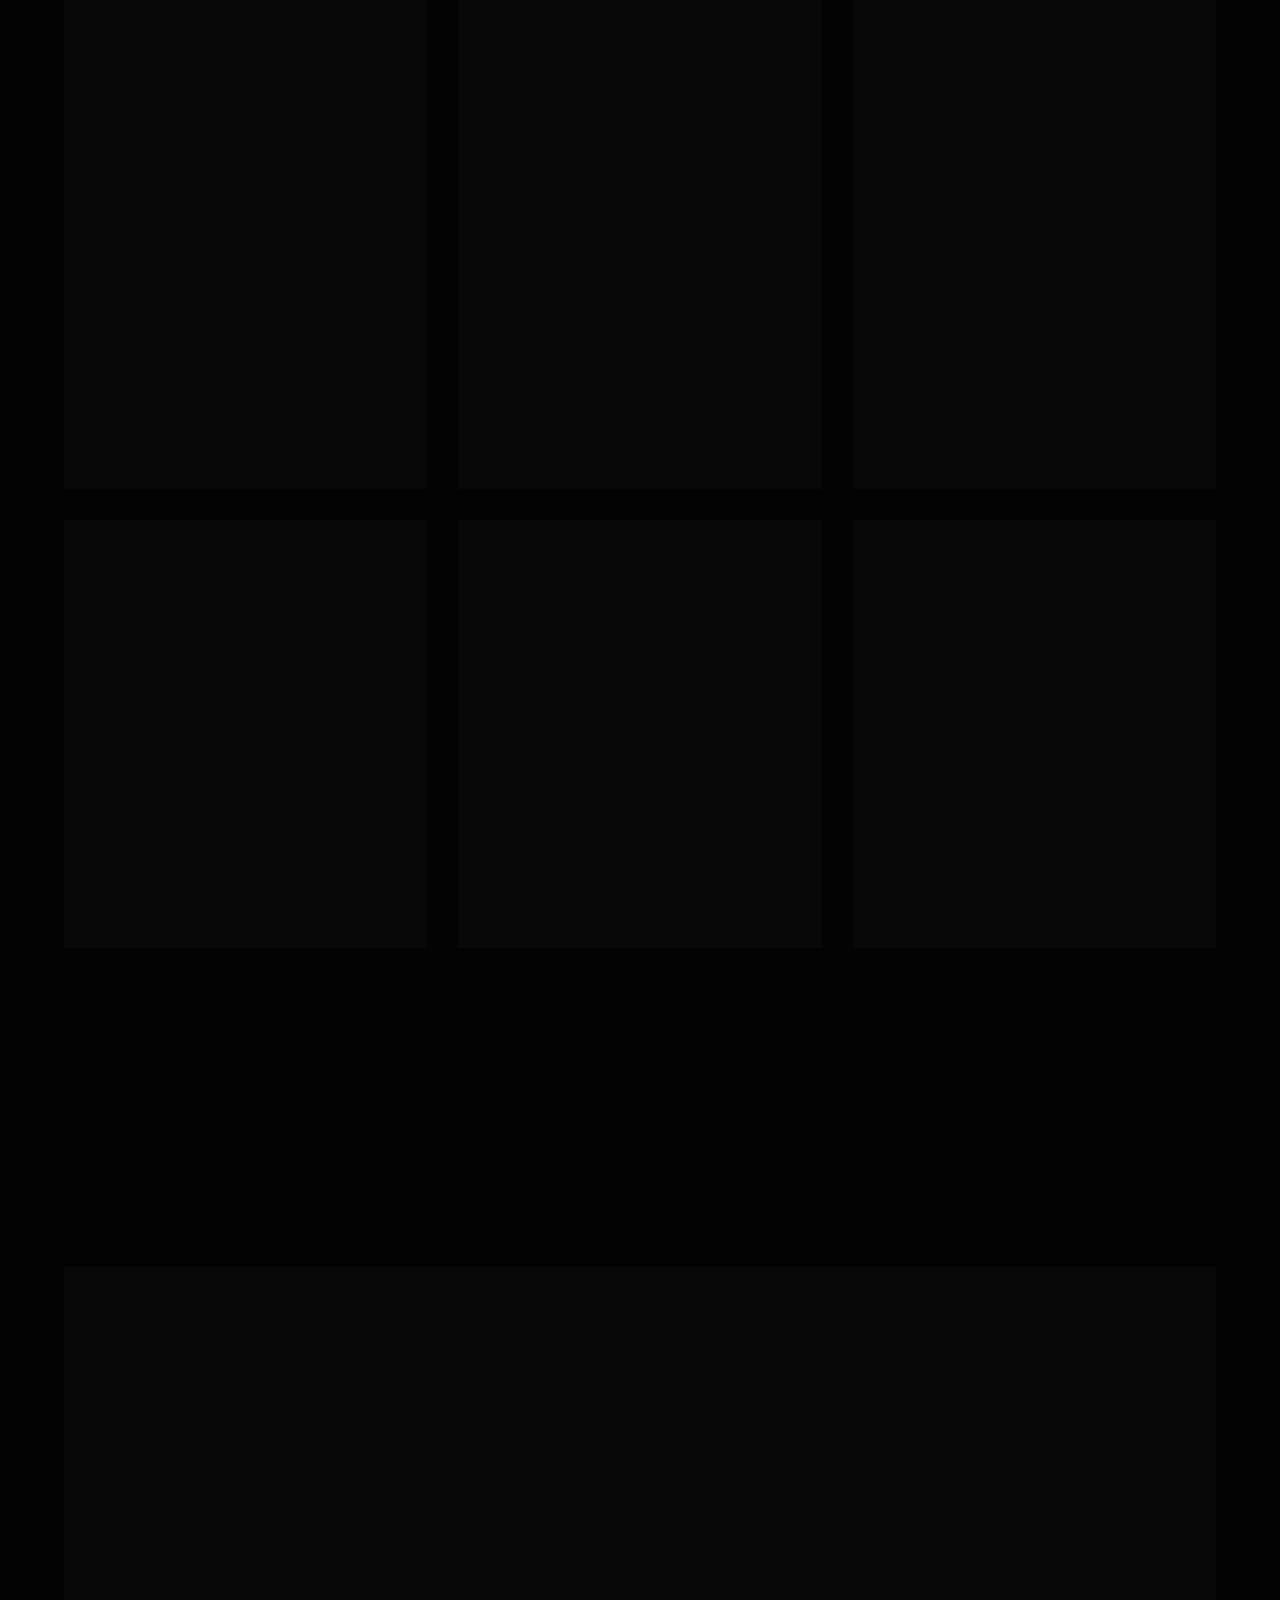
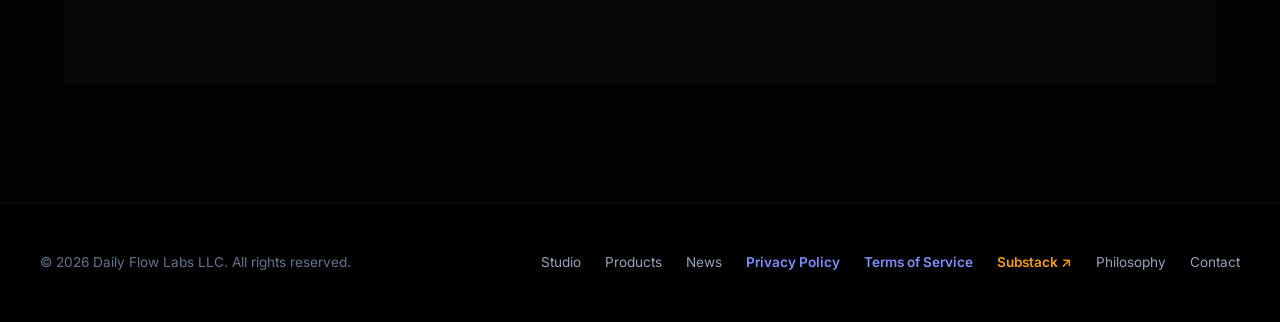
==== commit 1eac2b7f: "feat: add Terms of Service page for Daily Flow Labs LLC" ====
--- a/news.html
+++ b/news.html
@@ -377,6 +377,8 @@
         <li><a href="index.html#about">Studio</a></li>
         <li><a href="index.html#products">Products</a></li>
         <li><a href="news.html">News</a></li>
+        <li><a href="privacy.html" style="color: #818cf8; font-weight: 600;">Privacy Policy</a></li>
+        <li><a href="terms.html" style="color: #818cf8; font-weight: 600;">Terms of Service</a></li>
         <li><a href="https://substack.com/@dailyflowlabs" target="_blank" rel="noopener noreferrer" style="color: #f59e0b; font-weight: 600;">Substack ↗</a></li>
         <li><a href="index.html#philosophy">Philosophy</a></li>
         <li><a href="index.html#contact">Contact</a></li>
